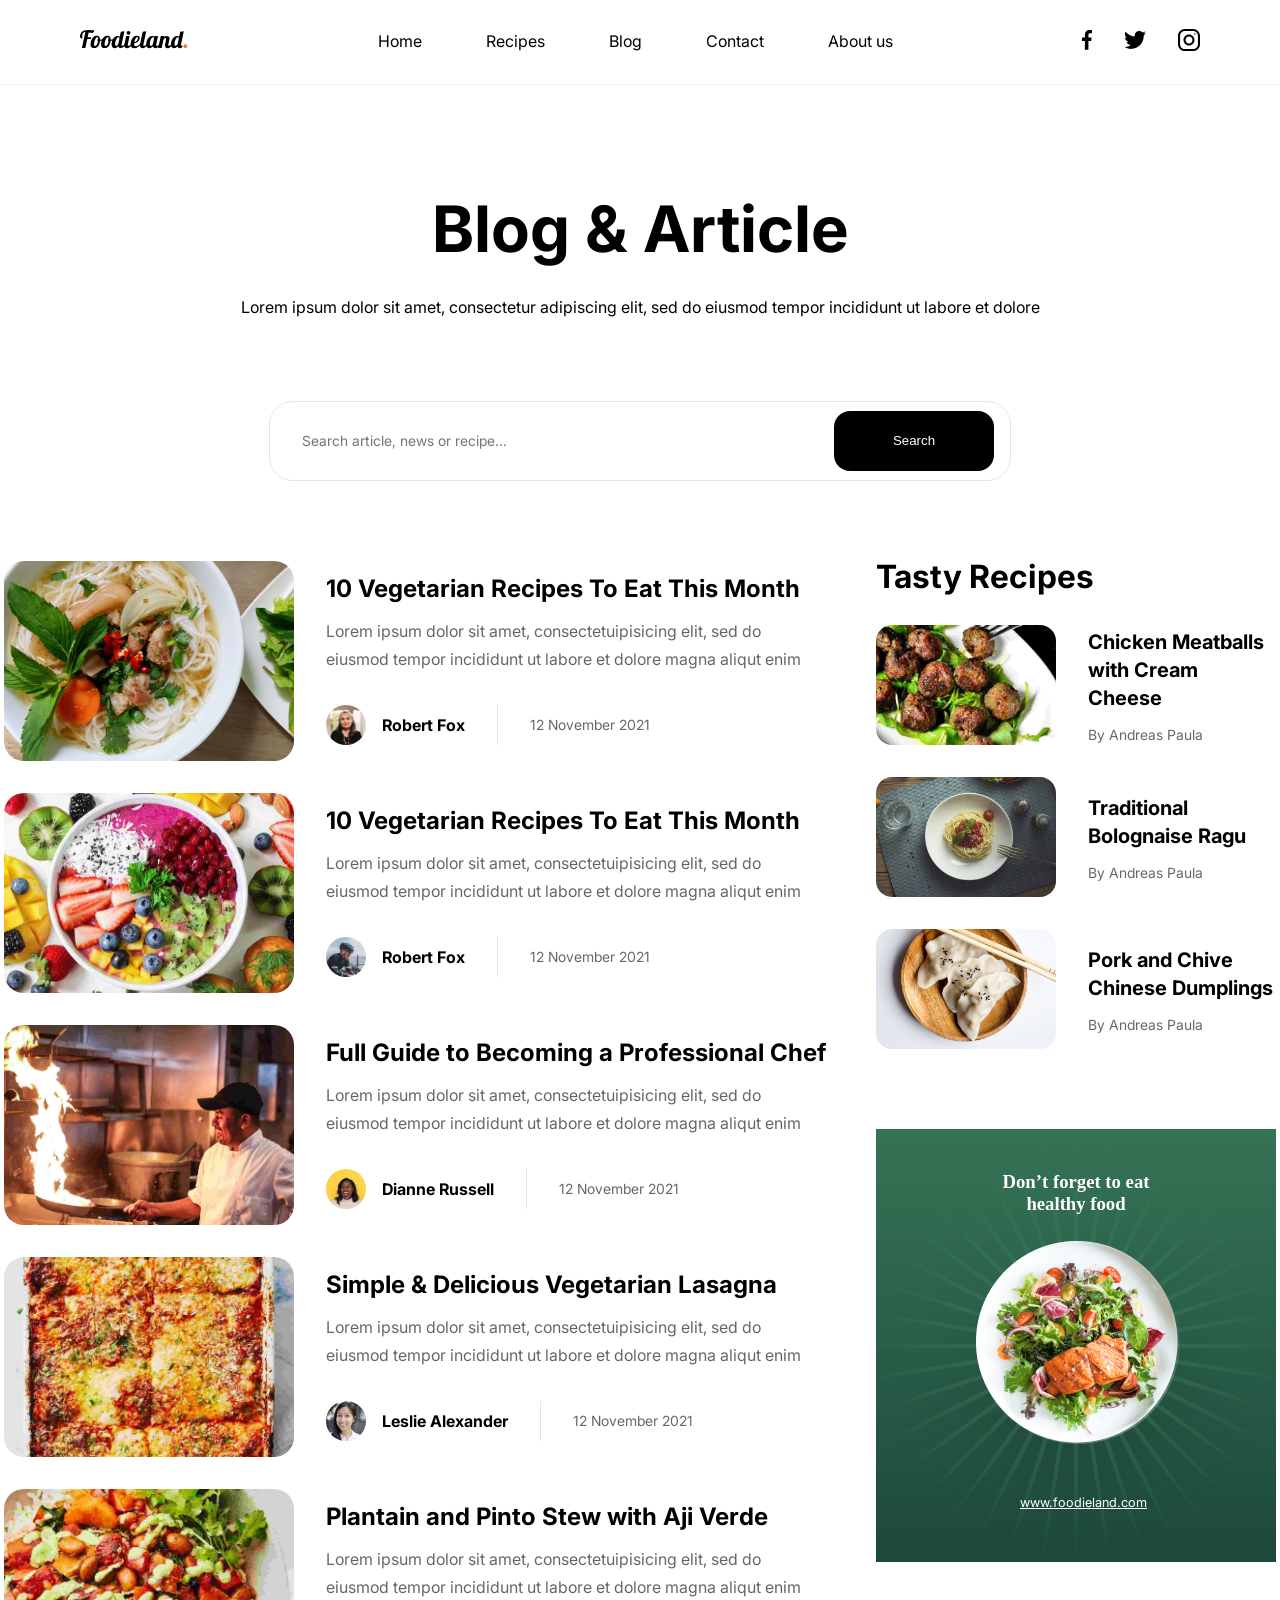
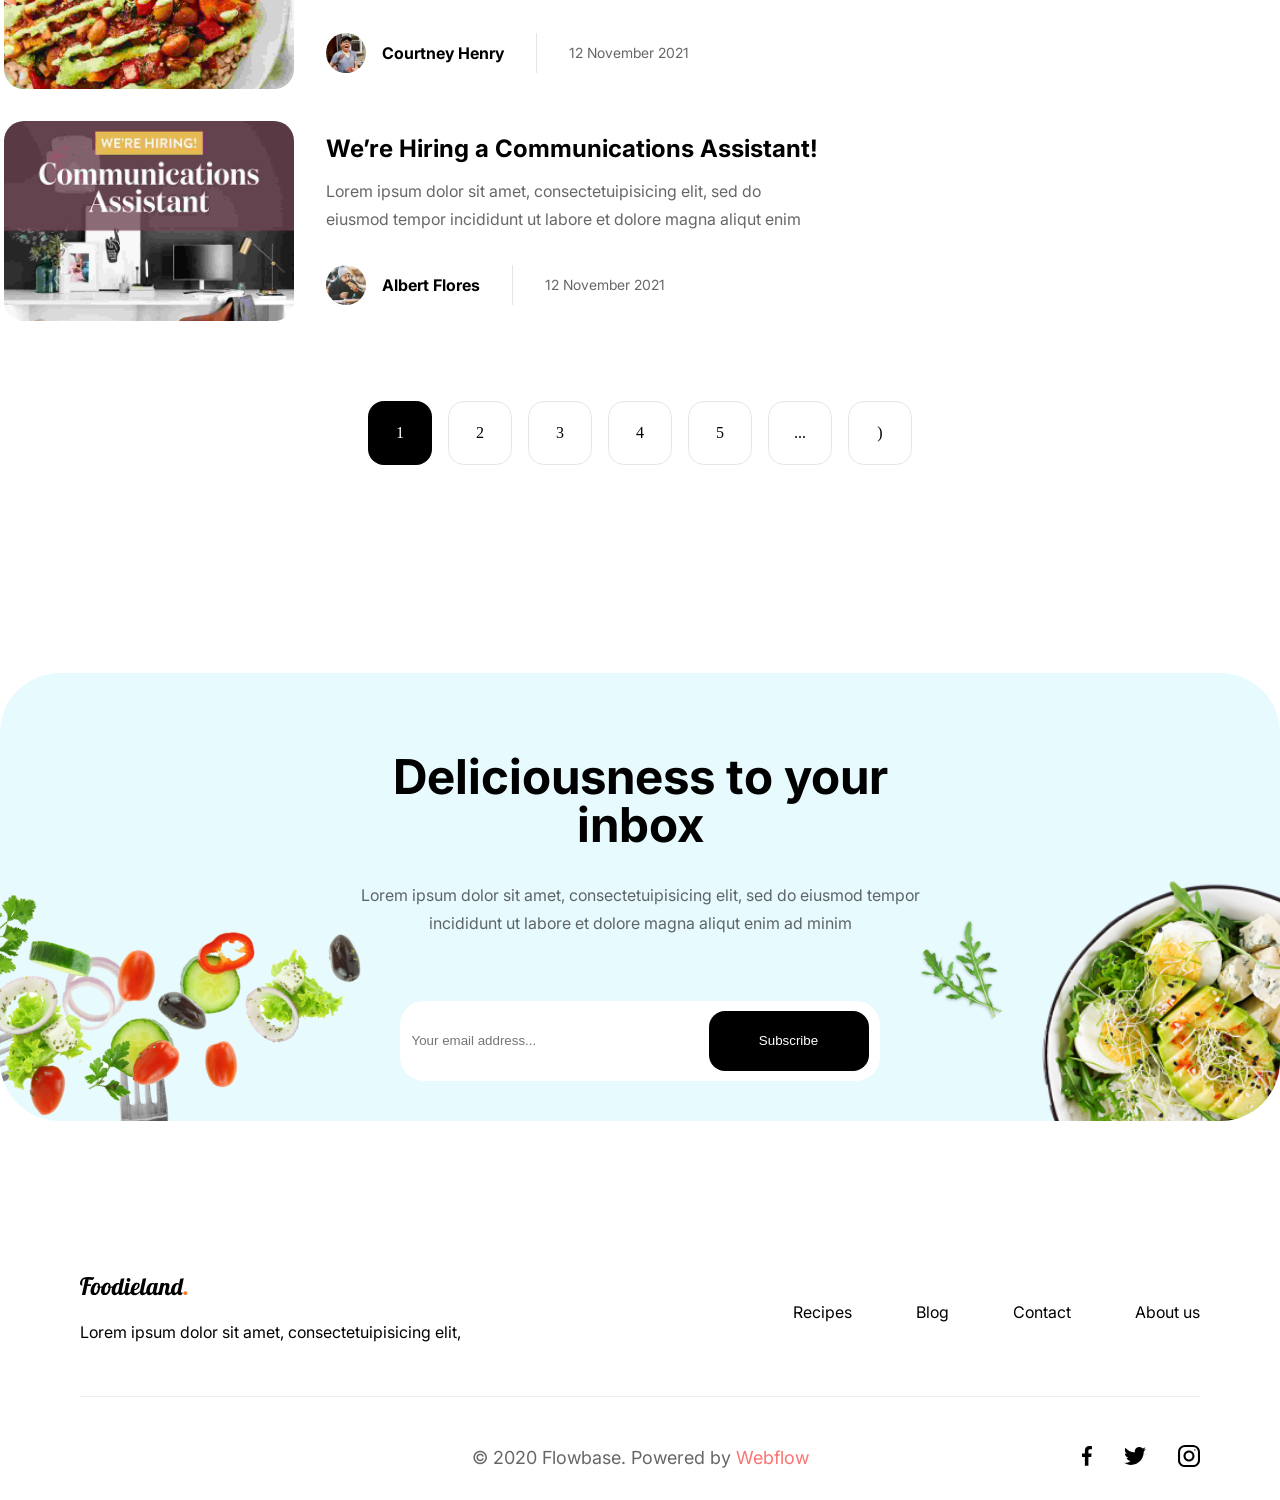
==== bloglistpage/index.html @ 3c31aeff "add add" ====
<!doctype html>
<html lang="en">
  <head>
    <meta charset="UTF-8" />
    <meta name="viewport" content="width=device-width, initial-scale=1.0" />
    <title>bloglistpage</title>
    <link rel="stylesheet" href="./style.css" />
    <link rel="stylesheet" href="../global.css" />
  </head>
  <body>
    <svg style="display: none">
      <symbol viewBox="0 0 108 19" fill="none" id="foodiland">
        <path
          d="M5.35206 1.968C4.34406 2 3.56806 2.384 3.02406 3.12C2.49606 3.856 2.23206 5.128 2.23206 6.936C2.23206 7.528 2.28806 7.944 2.40006 8.184C2.51206 8.408 2.56806 8.536 2.56806 8.568C1.70406 8.568 1.05606 8.392 0.624058 8.04C0.208058 7.672 5.76302e-05 7.072 5.76302e-05 6.24C5.76302e-05 5.104 0.280058 4.072 0.840058 3.144C1.40006 2.2 2.28806 1.44 3.50406 0.863999C4.73606 0.287999 6.29606 -1.43051e-06 8.18406 -1.43051e-06C8.56806 -1.43051e-06 9.08006 0.0399985 9.72006 0.119998C10.8721 0.231999 11.6881 0.287999 12.1681 0.287999C13.0161 0.287999 13.7361 0.191999 14.3281 -1.43051e-06C14.2801 0.143999 14.1921 0.463999 14.0641 0.959999C13.9361 1.44 13.7041 1.856 13.3681 2.208C13.0481 2.544 12.6081 2.768 12.0481 2.88C11.1041 2.88 9.98406 2.728 8.68806 2.424L7.68006 7.2H11.1841L10.8001 8.976H7.29606L5.35206 18H1.89606L5.35206 1.968ZM14.3037 18.096C13.1197 18.096 12.1837 17.792 11.4957 17.184C10.8077 16.576 10.4637 15.616 10.4637 14.304C10.4637 13.216 10.6877 12.008 11.1357 10.68C11.5837 9.352 12.3037 8.208 13.2957 7.248C14.2877 6.272 15.5357 5.784 17.0397 5.784C19.0877 5.784 20.1117 7.064 20.1117 9.624V9.648C20.1597 9.664 20.2477 9.672 20.3757 9.672C20.9037 9.672 21.5117 9.536 22.1997 9.264C22.8877 8.976 23.5117 8.632 24.0717 8.232L24.2877 8.88C23.8237 9.376 23.2157 9.8 22.4637 10.152C21.7277 10.488 20.9197 10.728 20.0397 10.872C19.9117 12.328 19.5837 13.6 19.0557 14.688C18.5277 15.776 17.8477 16.616 17.0157 17.208C16.1837 17.8 15.2797 18.096 14.3037 18.096ZM15.2637 15.936C15.6477 15.936 16.0317 15.72 16.4157 15.288C16.7997 14.84 17.1357 14.24 17.4237 13.488C17.7117 12.72 17.9197 11.872 18.0477 10.944C17.6157 10.848 17.3997 10.512 17.3997 9.936C17.3997 9.28 17.6477 8.848 18.1437 8.64C18.1117 8.112 18.0317 7.752 17.9037 7.56C17.7757 7.352 17.5517 7.248 17.2317 7.248C16.7037 7.248 16.1917 7.632 15.6957 8.4C15.1997 9.168 14.7997 10.088 14.4957 11.16C14.1917 12.232 14.0397 13.176 14.0397 13.992C14.0397 14.76 14.1277 15.28 14.3037 15.552C14.4797 15.808 14.7997 15.936 15.2637 15.936ZM24.8506 18.096C23.6666 18.096 22.7306 17.792 22.0426 17.184C21.3546 16.576 21.0106 15.616 21.0106 14.304C21.0106 13.216 21.2346 12.008 21.6826 10.68C22.1306 9.352 22.8506 8.208 23.8426 7.248C24.8346 6.272 26.0826 5.784 27.5866 5.784C29.6346 5.784 30.6586 7.064 30.6586 9.624V9.648C30.7066 9.664 30.7946 9.672 30.9226 9.672C31.4506 9.672 32.0586 9.536 32.7466 9.264C33.4346 8.976 34.0586 8.632 34.6186 8.232L34.8346 8.88C34.3706 9.376 33.7626 9.8 33.0106 10.152C32.2746 10.488 31.4666 10.728 30.5866 10.872C30.4586 12.328 30.1306 13.6 29.6026 14.688C29.0746 15.776 28.3946 16.616 27.5626 17.208C26.7306 17.8 25.8266 18.096 24.8506 18.096ZM25.8106 15.936C26.1946 15.936 26.5786 15.72 26.9626 15.288C27.3466 14.84 27.6826 14.24 27.9706 13.488C28.2586 12.72 28.4666 11.872 28.5946 10.944C28.1626 10.848 27.9466 10.512 27.9466 9.936C27.9466 9.28 28.1946 8.848 28.6906 8.64C28.6586 8.112 28.5786 7.752 28.4506 7.56C28.3226 7.352 28.0986 7.248 27.7786 7.248C27.2506 7.248 26.7386 7.632 26.2426 8.4C25.7466 9.168 25.3466 10.088 25.0426 11.16C24.7386 12.232 24.5866 13.176 24.5866 13.992C24.5866 14.76 24.6746 15.28 24.8506 15.552C25.0266 15.808 25.3466 15.936 25.8106 15.936ZM34.7734 18.144C33.8614 18.144 33.1014 17.832 32.4934 17.208C31.8854 16.584 31.5814 15.608 31.5814 14.28C31.5814 13.096 31.8134 11.856 32.2774 10.56C32.7574 9.248 33.4614 8.144 34.3894 7.248C35.3334 6.336 36.4534 5.88 37.7494 5.88C38.4054 5.88 38.8934 5.992 39.2134 6.216C39.5334 6.44 39.6934 6.736 39.6934 7.104V7.2L40.8694 1.68L44.4214 1.2L41.6614 14.16C41.5974 14.4 41.5654 14.656 41.5654 14.928C41.5654 15.248 41.6374 15.48 41.7814 15.624C41.9414 15.752 42.1974 15.816 42.5494 15.816C42.9974 15.816 43.3814 15.624 43.7014 15.24C44.0374 14.856 44.3014 14.344 44.4934 13.704H45.5014C44.5254 16.568 42.9174 18 40.6774 18C40.0214 18 39.4854 17.824 39.0694 17.472C38.6694 17.12 38.4214 16.608 38.3254 15.936C37.9094 16.576 37.4054 17.104 36.8134 17.52C36.2374 17.936 35.5574 18.144 34.7734 18.144ZM36.3334 15.816C36.7174 15.816 37.1014 15.64 37.4854 15.288C37.8854 14.936 38.1574 14.448 38.3014 13.824V13.704L39.4774 8.208C39.3334 7.648 39.0054 7.368 38.4934 7.368C37.8534 7.368 37.2774 7.744 36.7654 8.496C36.2534 9.232 35.8534 10.128 35.5654 11.184C35.2774 12.224 35.1334 13.144 35.1334 13.944C35.1334 14.744 35.2454 15.256 35.4694 15.48C35.7094 15.704 35.9974 15.816 36.3334 15.816ZM48.5108 4.704C47.9828 4.704 47.5348 4.52 47.1668 4.152C46.7988 3.784 46.6148 3.336 46.6148 2.808C46.6148 2.28 46.7988 1.832 47.1668 1.464C47.5348 1.08 47.9828 0.887999 48.5108 0.887999C49.0388 0.887999 49.4868 1.08 49.8548 1.464C50.2388 1.832 50.4308 2.28 50.4308 2.808C50.4308 3.336 50.2388 3.784 49.8548 4.152C49.4868 4.52 49.0388 4.704 48.5108 4.704ZM46.8788 18.144C46.1108 18.144 45.4868 17.904 45.0068 17.424C44.5428 16.944 44.3108 16.224 44.3108 15.264C44.3108 14.864 44.3748 14.344 44.5028 13.704L46.1348 6H49.5908L47.8628 14.16C47.7988 14.4 47.7668 14.656 47.7668 14.928C47.7668 15.248 47.8388 15.48 47.9828 15.624C48.1428 15.752 48.3988 15.816 48.7508 15.816C49.2148 15.816 49.6468 15.624 50.0468 15.24C50.4468 14.84 50.7348 14.328 50.9108 13.704H51.9188C51.3268 15.432 50.5668 16.608 49.6388 17.232C48.7108 17.84 47.7908 18.144 46.8788 18.144ZM54.3332 18.144C53.1492 18.144 52.2292 17.84 51.5732 17.232C50.9172 16.608 50.5892 15.64 50.5892 14.328C50.5892 13.224 50.8052 12.008 51.2372 10.68C51.6692 9.352 52.3732 8.208 53.3492 7.248C54.3252 6.272 55.5652 5.784 57.0692 5.784C58.8292 5.784 59.7092 6.552 59.7092 8.088C59.7092 8.984 59.4532 9.808 58.9412 10.56C58.4292 11.312 57.7492 11.92 56.9012 12.384C56.0532 12.832 55.1492 13.088 54.1892 13.152C54.1572 13.632 54.1412 13.952 54.1412 14.112C54.1412 14.896 54.2772 15.432 54.5492 15.72C54.8212 15.992 55.2612 16.128 55.8692 16.128C56.7332 16.128 57.4692 15.928 58.0772 15.528C58.7012 15.128 59.3812 14.52 60.1172 13.704H60.9332C59.1572 16.664 56.9572 18.144 54.3332 18.144ZM54.3812 12C54.9732 11.968 55.5332 11.76 56.0612 11.376C56.6052 10.992 57.0372 10.504 57.3572 9.912C57.6932 9.32 57.8612 8.696 57.8612 8.04C57.8612 7.384 57.6612 7.056 57.2612 7.056C56.6852 7.056 56.1172 7.56 55.5572 8.568C55.0132 9.576 54.6212 10.72 54.3812 12ZM62.4882 18.144C61.7202 18.144 61.0962 17.904 60.6162 17.424C60.1522 16.944 59.9202 16.224 59.9202 15.264C59.9202 14.864 59.9842 14.344 60.1122 13.704L62.6802 1.68L66.2322 1.2L63.4722 14.16C63.4082 14.4 63.3762 14.656 63.3762 14.928C63.3762 15.248 63.4482 15.48 63.5922 15.624C63.7522 15.752 64.0082 15.816 64.3602 15.816C64.8242 15.816 65.2562 15.624 65.6562 15.24C66.0562 14.84 66.3442 14.328 66.5202 13.704H67.5282C66.9362 15.432 66.1762 16.608 65.2482 17.232C64.3202 17.84 63.4002 18.144 62.4882 18.144ZM69.3906 18.144C68.4786 18.144 67.7186 17.832 67.1106 17.208C66.5026 16.584 66.1986 15.608 66.1986 14.28C66.1986 13.096 66.4306 11.856 66.8946 10.56C67.3746 9.248 68.0786 8.144 69.0066 7.248C69.9506 6.336 71.0706 5.88 72.3666 5.88C73.0226 5.88 73.5106 5.992 73.8306 6.216C74.1506 6.44 74.3106 6.736 74.3106 7.104V7.272L74.5746 6H78.0306L76.3026 14.16C76.2386 14.4 76.2066 14.656 76.2066 14.928C76.2066 15.616 76.5346 15.96 77.1906 15.96C77.6386 15.96 78.0226 15.752 78.3426 15.336C78.6786 14.92 78.9426 14.376 79.1346 13.704H80.1426C79.5506 15.432 78.8146 16.608 77.9346 17.232C77.0706 17.84 76.1986 18.144 75.3186 18.144C74.6466 18.144 74.1026 17.96 73.6866 17.592C73.2866 17.208 73.0466 16.656 72.9666 15.936C72.5026 16.592 71.9826 17.128 71.4066 17.544C70.8466 17.944 70.1746 18.144 69.3906 18.144ZM70.9506 15.816C71.3506 15.816 71.7426 15.632 72.1266 15.264C72.5266 14.88 72.7986 14.36 72.9426 13.704L74.0946 8.28C74.0946 8.072 74.0146 7.872 73.8546 7.68C73.6946 7.472 73.4466 7.368 73.1106 7.368C72.4706 7.368 71.8946 7.744 71.3826 8.496C70.8706 9.232 70.4706 10.128 70.1826 11.184C69.8946 12.224 69.7506 13.144 69.7506 13.944C69.7506 14.744 69.8626 15.256 70.0866 15.48C70.3266 15.704 70.6146 15.816 70.9506 15.816ZM87.8074 18.144C86.8314 18.144 86.1114 17.888 85.6474 17.376C85.1994 16.848 84.9754 16.2 84.9754 15.432C84.9754 15.096 85.0154 14.72 85.0954 14.304C85.1754 13.872 85.2554 13.456 85.3354 13.056C85.4314 12.656 85.4954 12.4 85.5274 12.288C85.6554 11.728 85.7754 11.176 85.8874 10.632C85.9994 10.088 86.0554 9.648 86.0554 9.312C86.0554 8.496 85.7674 8.088 85.1914 8.088C84.7754 8.088 84.4074 8.296 84.0874 8.712C83.7674 9.112 83.5114 9.64 83.3194 10.296L81.6874 18H78.2314L80.7754 6H84.2314L83.9674 7.248C84.7674 6.352 85.7034 5.904 86.7754 5.904C87.5914 5.904 88.2394 6.128 88.7194 6.576C89.1994 7.024 89.4394 7.704 89.4394 8.616C89.4394 9.08 89.3834 9.6 89.2714 10.176C89.1594 10.736 88.9994 11.424 88.7914 12.24C88.6634 12.736 88.5434 13.224 88.4314 13.704C88.3354 14.168 88.2874 14.536 88.2874 14.808C88.2874 15.128 88.3594 15.376 88.5034 15.552C88.6474 15.728 88.8954 15.816 89.2474 15.816C89.7274 15.816 90.1114 15.648 90.3994 15.312C90.6874 14.96 90.9754 14.424 91.2634 13.704H92.2714C91.6794 15.464 90.9914 16.648 90.2074 17.256C89.4394 17.848 88.6394 18.144 87.8074 18.144ZM94.1406 18.144C93.2286 18.144 92.4686 17.832 91.8606 17.208C91.2526 16.584 90.9486 15.608 90.9486 14.28C90.9486 13.096 91.1806 11.856 91.6446 10.56C92.1246 9.248 92.8286 8.144 93.7566 7.248C94.7006 6.336 95.8206 5.88 97.1166 5.88C97.7726 5.88 98.2606 5.992 98.5806 6.216C98.9006 6.44 99.0606 6.736 99.0606 7.104V7.2L100.237 1.68L103.789 1.2L101.029 14.16C100.965 14.4 100.933 14.632 100.933 14.856C100.933 15.496 101.261 15.816 101.917 15.816C102.205 15.816 102.461 15.768 102.685 15.672C102.621 16.472 102.333 17.088 101.821 17.52C101.325 17.936 100.733 18.144 100.045 18.144C99.4046 18.144 98.8606 17.984 98.4126 17.664C97.9806 17.328 97.6926 16.824 97.5486 16.152C96.5886 17.48 95.4526 18.144 94.1406 18.144ZM95.7006 15.816C96.0526 15.816 96.4046 15.664 96.7566 15.36C97.1246 15.056 97.3966 14.632 97.5726 14.088L97.6686 13.704L98.8446 8.208C98.7006 7.648 98.3726 7.368 97.8606 7.368C97.2206 7.368 96.6446 7.744 96.1326 8.496C95.6206 9.232 95.2206 10.128 94.9326 11.184C94.6446 12.224 94.5006 13.144 94.5006 13.944C94.5006 14.744 94.6126 15.256 94.8366 15.48C95.0766 15.704 95.3646 15.816 95.7006 15.816Z"
          fill="black"
        />
        <path
          d="M105.315 18.096C104.787 18.096 104.339 17.912 103.971 17.544C103.603 17.176 103.419 16.728 103.419 16.2C103.419 15.672 103.603 15.224 103.971 14.856C104.339 14.472 104.787 14.28 105.315 14.28C105.843 14.28 106.291 14.472 106.659 14.856C107.043 15.224 107.235 15.672 107.235 16.2C107.235 16.728 107.043 17.176 106.659 17.544C106.291 17.912 105.843 18.096 105.315 18.096Z"
          fill="#FF7426"
        />
      </symbol>
    </svg>
    <header class="header">
      <svg style="visibility: hidden; position: absolute">
        <symbol id="sunburst-svg" viewBox="0 0 400 434">
          <path
            d="M200 -138L202.813 181.256L255.534 -133.629L208.37 182.136L309.701 -120.625L213.721 183.874L361.167 -99.3073L218.734 186.429L408.664 -70.201L223.286 189.736L451.023 -34.0229L227.264 193.714L487.201 8.33624L230.571 198.266L516.307 55.8334L233.126 203.279L537.625 107.299L234.864 208.63L550.629 161.466L235.744 214.187L555 217L235.744 219.813L550.629 272.534L234.864 225.37L537.625 326.701L233.126 230.721L516.307 378.167L230.571 235.734L487.201 425.664L227.264 240.286L451.023 468.023L223.286 244.264L408.664 504.201L218.734 247.571L361.167 533.307L213.721 250.126L309.701 554.625L208.37 251.864L255.534 567.629L202.813 252.744L200 572L197.187 252.744L144.466 567.629L191.63 251.864L90.299 554.625L186.279 250.126L38.8334 533.307L181.266 247.571L-8.66376 504.201L176.714 244.264L-51.0229 468.023L172.736 240.286L-87.201 425.664L169.429 235.734L-116.307 378.167L166.874 230.721L-137.625 326.701L165.136 225.37L-150.629 272.534L164.256 219.813L-155 217L164.256 214.187L-150.629 161.466L165.136 208.63L-137.625 107.299L166.874 203.279L-116.307 55.8334L169.429 198.266L-87.201 8.33624L172.736 193.714L-51.0229 -34.0229L176.714 189.736L-8.66376 -70.201L181.266 186.429L38.8334 -99.3073L186.279 183.874L90.299 -120.625L191.63 182.136L144.466 -133.629L197.187 181.256L200 -138Z"
            fill="url(#paint0_radial_101_1214)"
          />
          <defs>
            <radialGradient
              id="paint0_radial_101_1214"
              cx="0"
              cy="0"
              r="1"
              gradientUnits="userSpaceOnUse"
              gradientTransform="translate(200 217) rotate(90) scale(215.5)"
            >
              <stop stop-color="#3A795B" />
              <stop offset="1" stop-color="#3A795B" stop-opacity="0" />
            </radialGradient>
          </defs>
        </symbol>
      </svg>

      <div class="foodiland">
        <svg width="108" height="19">
          <use href="#foodiland"></use>
        </svg>
      </div>
      <nav class="item">
        <ul>
          <li><a href="../homepage/index.html">Home</a></li>
          <li><a href="../recipedetails/index.html">Recipes</a></li>
          <li><a href="../bloglistpage/index.html">Blog</a></li>
          <li><a href="../contactus/index.html">Contact</a></li>
          <li><a href="#">About us</a></li>
        </ul>
      </nav>
      <div class="social-icon">
        <a href="#"
          ><img
            class="facebook"
            src="../assest/image/001-facebook.svg"
            alt="Facebook"
        /></a>
        <a href="#"
          ><img
            class="twitter"
            src="../assest/image/003-twitter.svg"
            alt="Twitter"
        /></a>
        <a href="#"
          ><img
            class="instagram"
            src="../assest/image/004-instagram.svg"
            alt="Instagram"
        /></a>
      </div>
    </header>

    <main class="blog">
      <header class="blog-main">
        <h1 class="blog-header">Blog & Article</h1>
        <p class="blog-tex">
          Lorem ipsum dolor sit amet, consectetur adipiscing elit, sed do
          eiusmod tempor incididunt ut labore et dolore
        </p>
      </header>
      <form class="blog-search">
        <input
          type="text"
          placeholder="Search article, news or recipe..."
          class="tex-input"
        />
        <button class="click-button black-icon">Search</button>
      </form>
      <section class="blog-grid">
        <div class="blog-gridleft">
          <article class="blog-gridleft-item recipe-card">
            <img
              class="blog-gridleft-image"
              src="../assest/image/ramonsoup.png"
              alt="Vegetarian Recipes"
            />
            <div class="blog-detail">
              <div class="blog-detailtop">
                <h2 class="blog-detail-header">
                  10 Vegetarian Recipes To Eat This Month
                </h2>
                <p class="blog-detail-tex">
                  Lorem ipsum dolor sit amet, consectetuipisicing elit, sed do
                  eiusmod tempor incididunt ut labore et dolore magna aliqut
                  enim
                </p>
              </div>
              <div class="blog-detailbotton">
                <figure class="blog-figure">
                  <img
                    src="../assest/avatar/WadeWarren.jpg"
                    alt="RobertFox"
                    class="blog-figureavatar"
                  />
                  <figcaption class="blog-figcaption">Robert Fox</figcaption>
                </figure>
                <time datetime="2021-11-12" class="blogdate border-left"
                  >12 November 2021</time
                >
              </div>
            </div>
          </article>
          <article class="blog-gridleft-item recipe-card">
            <img
              class="blog-gridleft-image"
              src="../assest/image/fruitysalad.jpg"
              alt="Vegetarian Recipes"
            />
            <div class="blog-detail">
              <div class="blog-detailtop">
                <h2 class="blog-detail-header">
                  10 Vegetarian Recipes To Eat This Month
                </h2>
                <p class="blog-detail-tex">
                  Lorem ipsum dolor sit amet, consectetuipisicing elit, sed do
                  eiusmod tempor incididunt ut labore et dolore magna aliqut
                  enim
                </p>
              </div>
              <div class="blog-detailbotton">
                <figure class="blog-figure">
                  <img
                    src="../assest/avatar/RobertFox.jpg"
                    alt="RobertFox"
                    class="blog-figureavatar"
                  />
                  <figcaption class="blog-figcaption">Robert Fox</figcaption>
                </figure>
                <time datetime="2021-11-12" class="blogdate border-left"
                  >12 November 2021</time
                >
              </div>
            </div>
          </article>
          <article class="blog-gridleft-item recipe-card">
            <img
              class="blog-gridleft-image"
              src="../assest/image/perofssenalshef.jpg"
              alt="perofssenalshef picture"
            />
            <div class="blog-detail">
              <div class="blog-detailtop">
                <h2 class="blog-detail-header">
                  Full Guide to Becoming a Professional Chef
                </h2>
                <p class="blog-detail-tex">
                  Lorem ipsum dolor sit amet, consectetuipisicing elit, sed do
                  eiusmod tempor incididunt ut labore et dolore magna aliqut
                  enim
                </p>
              </div>
              <div class="blog-detailbotton">
                <figure class="blog-figure">
                  <img
                    src="../assest/avatar/DianneRussell.jpg"
                    alt="RobertFox"
                    class="blog-figureavatar"
                  />
                  <figcaption class="blog-figcaption">
                    Dianne Russell
                  </figcaption>
                </figure>
                <time datetime="2021-11-12" class="blogdate border-left"
                  >12 November 2021</time
                >
              </div>
            </div>
          </article>
          <article class="blog-gridleft-item recipe-card">
            <img
              class="blog-gridleft-image"
              src="../assest/image/lasagana.jpg"
              alt="Vegetarian Lasagna"
            />
            <div class="blog-detail">
              <div class="blog-detailtop">
                <h2 class="blog-detail-header">
                  Simple & Delicious Vegetarian Lasagna
                </h2>
                <p class="blog-detail-tex">
                  Lorem ipsum dolor sit amet, consectetuipisicing elit, sed do
                  eiusmod tempor incididunt ut labore et dolore magna aliqut
                  enim
                </p>
              </div>
              <div class="blog-detailbotton">
                <figure class="blog-figure">
                  <img
                    src="../assest/avatar/LeslieAlexander.jpg"
                    alt="RobertFox"
                    class="blog-figureavatar"
                  />
                  <figcaption class="blog-figcaption">
                    Leslie Alexander
                  </figcaption>
                </figure>
                <time datetime="2021-11-12" class="blogdate border-left"
                  >12 November 2021</time
                >
              </div>
            </div>
          </article>
          <article class="blog-gridleft-item recipe-card">
            <img
              class="blog-gridleft-image"
              src="../assest/image/plantain.jpg"
              alt="Plantain and Pinto"
            />
            <div class="blog-detail">
              <div class="blog-detailtop">
                <h2 class="blog-detail-header">
                  Plantain and Pinto Stew with Aji Verde
                </h2>
                <p class="blog-detail-tex">
                  Lorem ipsum dolor sit amet, consectetuipisicing elit, sed do
                  eiusmod tempor incididunt ut labore et dolore magna aliqut
                  enim
                </p>
              </div>
              <div class="blog-detailbotton">
                <figure class="blog-figure">
                  <img
                    src="../assest/avatar/CourtneyHenry.jpg"
                    alt="RobertFox"
                    class="blog-figureavatar"
                  />
                  <figcaption class="blog-figcaption">
                    Courtney Henry
                  </figcaption>
                </figure>
                <time datetime="2021-11-12" class="blogdate border-left"
                  >12 November 2021</time
                >
              </div>
            </div>
          </article>
          <article class="blog-gridleft-item">
            <img
              class="blog-gridleft-image"
              src="../assest/image/communicationassistant.jpg"
              alt="communication assistant"
            />
            <div class="blog-detail">
              <div class="blog-detailtop">
                <h2 class="blog-detail-header">
                  We’re Hiring a Communications Assistant!
                </h2>
                <p class="blog-detail-tex">
                  Lorem ipsum dolor sit amet, consectetuipisicing elit, sed do
                  eiusmod tempor incididunt ut labore et dolore magna aliqut
                  enim
                </p>
              </div>
              <div class="blog-detailbotton">
                <figure class="blog-figure">
                  <img
                    src="../assest/avatar/AlbertFlores.jpg"
                    alt="RobertFox"
                    class="blog-figureavatar"
                  />
                  <figcaption class="blog-figcaption">Albert Flores</figcaption>
                </figure>
                <time datetime="2021-11-12" class="blogdate border-left"
                  >12 November 2021</time
                >
              </div>
            </div>
          </article>
        </div>
        <aside class="blog-gridright">
          <section class="blog-gridright-item">
            <h2 class="tastyrecipes-header">Tasty Recipes</h2>
            <article class="tastyrecipes-item">
              <img
                src="../assest/image/meatball.jpg"
                alt="meatball"
                class="tastyrecipes-image"
              />
              <div class="tastyrecipes-discription">
                <h3 class="discription-header">
                  Chicken Meatballs with Cream Cheese
                </h3>
                <p class="tastyrecipes-tex">By Andreas Paula</p>
              </div>
            </article>
            <article class="tastyrecipes-item">
              <img
                src="../assest/image/chickenpasta.jpg"
                alt="chickenpasta"
                class="tastyrecipes-image"
              />
              <div class="tastyrecipes-discription">
                <h3 class="discription-header">Traditional Bolognaise Ragu</h3>
                <p class="tastyrecipes-tex">By Andreas Paula</p>
              </div>
            </article>
            <article class="tastyrecipes-item">
              <img
                src="../assest/image/duplings.png"
                alt="duplings"
                class="tastyrecipes-image"
              />
              <div class="tastyrecipes-discription">
                <h3 class="discription-header">
                  Pork and Chive Chinese Dumplings
                </h3>
                <p class="tastyrecipes-tex">By Andreas Paula</p>
              </div>
            </article>
          </section>
          <aside class="ads">
            <h3 class="ads-text text-color-white">
              Don’t forget to eat healthy food
            </h3>
            <div class="ads-img-wrapper">
              <img src="../assest/image/ads.png" alt="salad" />
            </div>
            <div class="sunburst-svg">
              <svg viewBox="0 0 400 434">
                <use href="#sunburst-svg"></use>
              </svg>
            </div>
            <a class="ads-link text-color-white" href="www.foodieland.com"
              >www.foodieland.com</a
            >
          </aside>
        </aside>
      </section>
      <nav>
        <ul class="nextpage-list">
          <li class="nextpage-number">1</li>
          <li class="nextpage-number">2</li>
          <li class="nextpage-number">3</li>
          <li class="nextpage-number">4</li>
          <li class="nextpage-number">5</li>
          <li class="nextpage-number">...</li>
          <li class="nextpage-number">
            <span aria-hidden="true">)</span>
          </li>
        </ul>
      </nav>
      <section class="inbox-section blue-background">
        <div class="inbox-main">
          <header class="inbox-topheader">
            <h2 class="inbox-header">Deliciousness to your inbox</h2>
            <div class="inbox-tex text-color-grey">
              <p>
                Lorem ipsum dolor sit amet, consectetuipisicing elit, sed do
                eiusmod tempor incididunt ut labore et dolore magna aliqut enim
                ad minim
              </p>
            </div>
          </header>
          <form class="input-container">
            <input
              type="email"
              placeholder="Your email address..."
              class="email-input"
            />
            <button class="click-button black-icon">Subscribe</button>
          </form>
        </div>
        <div class="inbox-item">
          <img
            src="../assest/image/inbox-salad.png"
            alt="Salad image"
            class="inbox-salad"
          />
          <div>
            <img
              src="../assest/image/racola-inbox.png"
              alt="racola"
              class="racola-inbox"
            />
            <img
              src="../assest/image/cucumber-inboxx.png"
              alt="cucumber"
              class="cucumber-inbox"
            />
          </div>
        </div>
      </section>
    </main>

    <footer class="footer-wrapper">
      <div class="footer-main">
        <div class="footer-main-left">
          <div class="foodiland">
            <svg width="108" height="19">
              <use href="#foodiland"></use>
            </svg>
          </div>
          <p class="footer-subtex">
            Lorem ipsum dolor sit amet, consectetuipisicing elit,
          </p>
        </div>
        <nav class="item">
          <ul>
            <li><a href="../recipedetails/index.html">Recipes</a></li>
            <li><a href="../bloglistpage/index.html">Blog</a></li>
            <li><a href="../contactus/index.html">Contact</a></li>
            <li><a href="#">About us</a></li>
          </ul>
        </nav>
      </div>
      <div class="footer-social">
        <p class="footer-social-center">
          <span class="Flowbase">© 2020 Flowbase. Powered by</span>
          <span class="Webflow">Webflow</span>
        </p>
        <div class="footer-social-right social-icon">
          <a href="#"
            ><img
              class="facebook"
              src="../assest/image/001-facebook.svg"
              alt="Facebook"
          /></a>
          <a href="#"
            ><img
              class="twitter"
              src="../assest/image/003-twitter.svg"
              alt="Twitter"
          /></a>
          <a href="#"
            ><img
              class="instagram"
              src="../assest/image/004-instagram.svg"
              alt="Instagram"
          /></a>
        </div>
      </div>
    </footer>
    <script src="../global.js"></script>
    <script src="./script.js"></script>
  </body>
</html>
---- bloglistpage/style.css ----
.blog {
  display: flex;
  flex-direction: column;
  align-items: center;
  gap: 5rem;
  margin-top: 7rem;
}

.blog-main {
  display: flex;
  flex-direction: column;
  align-items: center;
  gap: 2rem;
}
.blog-header {
  font-family: "Inter", sans-serif;
  font-weight: 600;
  font-size: 4rem;
  line-height: 100%;
  letter-spacing: -4%;
}
.blog-tex {
  font-family: "Inter", sans-serif;
  font-weight: 400;
  font-size: 1rem;
  line-height: 1.75rem;
}
.blog-search {
  display: flex;
  flex-direction: row;
  align-items: center;
  gap: 17rem;
  border: 1px solid #0000001a;
  height: 5rem;
  border-radius: 1.5rem;
  padding: 1rem 1rem 1rem 2rem;
}
.tex-input {
  border: none;
  height: 1rem;
  width: 16.25rem;
  font-family: "Inter", sans-serif;
  font-weight: 500;
  font-size: 0.875rem;
  line-height: 100%;
  letter-spacing: -2%;
}

.blog-grid {
  display: grid;
  grid-template-columns: 52.5rem 25rem;
  gap: 2rem;
}
.blog-gridleft {
  display: flex;
  flex-direction: column;
  gap: 2rem;
}
.blog-gridleft-item {
  display: flex;
  flex-direction: row;
  align-items: center;
  gap: 2rem;
}
.blog-gridleft-image {
  width: 18.125rem;
  height: 12.5rem;
  border-radius: 1.25rem;
  object-fit: cover;

}
.blog-detail {
  display: flex;
  flex-direction: column;
  gap: 2rem;
}
.blog-detailtop {
  display: flex;
  flex-direction: column;
  gap: 1rem;
}
.blog-detail-header {
  font-family: "Inter", sans-serif;
  font-weight: 600;
  font-size: 1.5rem;
  line-height: 100%;
  letter-spacing: -4%;
}
.blog-detail-tex {
  font-family: "Inter", sans-serif;
  font-weight: 400;
  font-size: 1rem;
  line-height: 1.75rem;
  color: #00000099;
  width: 31rem;
}
.blog-detailbotton {
  display: flex;
  flex-direction: row;
  align-items: center;
  gap: 2rem;
}
.blog-figure {
  display: flex;
  flex-direction: row;
  gap: 1rem;
  align-items: center;
}
.blog-figureavatar {
  width: 2.5rem;
  height: 2.5rem;
  border-radius: 50%;
}
.blog-figcaption {
  font-family: "Inter", sans-serif;
  font-weight: 700;
  font-size: 1rem;
  line-height: 100%;
  letter-spacing: -2%;
}
.blogdate {
  display: flex;
  flex-direction: row;
  align-items: center;
  height: 2.5rem;
  border-left: 1px solid #0000001a;
  padding-left: 2rem;
  font-family: "Inter", sans-serif;
  font-weight: 500;
  font-size: 0.875rem;
  line-height: 100%;
  letter-spacing: -2%;
  color: #00000099;
}
.nextpage-list {
  display: flex;
  flex-direction: row;
  gap: 1rem;
}
.blog-gridright {
  display: flex;
  flex-direction: column;
  gap: 5rem;
}
.blog-gridright-item {
  display: flex;
  flex-direction: column;
  gap: 2rem;
}
.tastyrecipes-header {
  font-family: "Inter", sans-serif;
  font-weight: 600;
  font-size: 2rem;
  line-height: 100%;
  letter-spacing: -4%;
}
.tastyrecipes-item {
  display: flex;
  flex-direction: row;
  gap: 2rem;
  align-items: center;
}
.tastyrecipes-image {
  width: 11.25rem;
  height: 7.5rem;
  object-fit: cover;
  border-radius: 1rem;
  flex-shrink: 0;
}
.tastyrecipes-discription {
  display: flex;
  flex-direction: column;
  gap: 1rem;
}
.discription-header {
  font-family: "Inter", sans-serif;
  font-weight: 600;
  font-size: 1.25rem;
  line-height: 1.75rem;
  letter-spacing: -4%;
}
.tastyrecipes-tex {
  font-family: "Inter", sans-serif;
  font-weight: 500;
  font-size: .875rem;
  line-height: 100%;
  letter-spacing: -2%;
  color: #00000099;
}
.nextpage-number {
  display: flex;
  align-items: center;
  justify-content: center;
  border: 1px solid #0000001a;
  width: 4rem;
  height: 4rem;
  border-radius: 1rem;
  cursor: pointer;
}

.nextpage-number.page-active {
  background-color: black;
  color: white;          
}
---- global.css ----
* {
  box-sizing: border-box;
  margin: 0;
  padding: 0;
}
html {
  max-width: 90rem;
  width: 100%;
  margin: 0 auto;
}
@font-face {
  font-family: "Inter";
  src: url("./assest/font/Inter_18pt-Regular.ttf") format("truetype");
  font-weight: 400;
}

@font-face {
  font-family: "Inter";
  src: url("./assest/font/Inter_18pt-SemiBold.ttf") ("truetype");
  font-weight: 600;
}

@font-face {
  font-family: "Inter";
  src: url("./assest/font/Inter_18pt-Bold.ttf") format("truetype");
  font-weight: 700;
}

@font-face {
  font-family: "Inter";
  src: url("./assest/font/Inter_18pt-Black.ttf") format("truetype");
  font-weight: 900;
}

.header {
  padding: 1.8rem 5rem;
  border-bottom: 1px solid #eee;
  display: flex;
  flex-direction: row;
  justify-content: space-between;
  align-items: center;
}

.item ul {
  list-style: none;
  padding: 0;
  margin: 0;
  display: flex;
  gap: 4rem;
}
.item a {
  text-decoration: none;
  color: black;
  font-family: "Inter", sans-serif;
  font-weight: 500;
  font-size: 1rem;
  line-height: 100%;
}
.social-icon {
  display: flex;
  gap: 2rem;
  align-items: center;
}
.blue-background-shadow {
  background: linear-gradient(to top, #e7fafe, transparent);
}
.blue-background {
  background-color: #e7fafe;
}

.image-wrapper {
  position: relative;
  display: inline-block;
}
.chefinfo {
  display: flex;
  flex-direction: row;
  align-items: center;
  gap: 1rem;
}
.slider-left-chefinfo {
  display: flex;
  flex-direction: column;
  gap: 0.5rem;
}
.chefname {
  font-family: "Inter", sans-serif;
  font-weight: 700;
  font-size: 1rem;
  line-height: 100%;
}
.chefdate {
  font-family: "Inter", sans-serif;
  font-weight: 500;
  font-size: 0.8rem;
  line-height: 100%;
}
.chefavatar {
  width: 3rem;
  height: 3rem;
  border-radius: 50%;
}
.heart-icon-wrapper {
  position: absolute;
  top: 1.5rem;
  right: 1.5rem;
  width: 3rem;
  height: 3rem;
  background-color: #fff;
  border-radius: 50%;
  display: flex;
  align-items: center;
  justify-content: center;
  z-index: 10;
  border: none;
}
.heart-icon {
  width: 1.5rem;
  height: 1.5rem;
}
.red-icon {
  fill: #ff6363;
}
.gray-icon {
  fill: #dbe2e5;
}
.text-color-white {
  color: white;
}
.text-color-grey {
  color: #00000099;
}
.recipes-item-info {
  display: flex;
  flex-direction: row;
  margin-right: auto;
  gap: 1rem;
}
.fork {
  display: flex;
  align-items: center;
  gap: 8px;
  font-family: "Inter", sans-serif;
  font-weight: 500;
  font-size: 0.8rem;
  line-height: 100%;
}
.time {
  display: flex;
  align-items: center;
  gap: 8px;
  font-family: "Inter", sans-serif;
  font-weight: 500;
  font-size: 0.8rem;
  line-height: 100%;
}
.black-icon {
  background-color: black;
  color: white;
  cursor: pointer;
}

.ads {
  display: flex;
  flex-direction: column;
  align-items: center;
  justify-content: center;
  background: linear-gradient(to top, #1d483b, #357355);
  width: 25rem;
  height: 27.1rem;
  position: relative;
}
.ads-text {
  width: 10.75rem;
  margin-top: 2rem;
  text-align: center;
  z-index: 10;
}
.ads-img-wrapper {
  position: relative;
  width: 22.12rem;
  height: 21rem;
  display: flex;
  justify-content: center;
  align-items: center;
  z-index: 10;
  max-width: 100%;
  max-height: 100%;
  object-fit: cover;
  z-index: 10;
}

.sunburst-svg {
  position: absolute;
  top: 0;
  left: 0;
  width: 100%;
  height: 100%;
  z-index: 1;
}

.ads-link {
  position: absolute;
  margin-bottom: 2rem;
  font-family: "Inter", sans-serif;
  font-weight: 500;
  font-size: 0.8rem;
  line-height: 100%;
  z-index: 20;
  top: 85%;
  left: 36%;
}
.insta-icon {
  width: 1.3rem;
  height: 1.3rem;
}
.inbox-section {
  display: flex;
  flex-direction: column;
  margin: 8rem auto 8rem auto;
  border-radius: 3.75rem;
  position: relative;
  overflow: hidden;
  width: 80rem;
  max-width: 80rem;
  height: 28rem;
  gap: 4rem;
  align-items: center;
}

.inbox-main {
  display: flex;
  flex-direction: column;
  justify-content: center;
  align-items: center;
  gap: 4rem;
  margin-top: 5rem;
  text-align: center;
  width: 38.75rem;
}
.inbox-topheader {
  display: flex;
  flex-direction: column;
  gap: 2rem;
}
.inbox-header {
  font-family: "Inter", sans-serif;
  font-weight: 600;
  font-size: 3rem;
  line-height: 100%;
  letter-spacing: -4%;
}
.inbox-tex {
  font-family: "Inter", sans-serif;
  font-weight: 400;
  font-size: 1rem;
  line-height: 1.75rem;
  letter-spacing: 0%;
}
.input-container {
  display: flex;
  flex-direction: row;
  gap: 8rem;
  align-items: center;
  display: flex;
  align-items: center;
  justify-content: center;
  background-color: white;
  height: 5rem;
  width: 30rem;
  border-radius: 1.5rem;
}
.email-input {
  border: none;
}
.click-button {
  border: none;
  width: 10rem;
  height: 3.75rem;
  border-radius: 1rem;
  cursor: pointer;
}
.inbox-salad {
  width: 26rem;
  height: 27rem;
  position: absolute;
  left: -6.5rem;
  bottom: -6rem;
  transform: rotate(32deg);
  z-index: 1;
  object-fit: cover;
}

.racola-inbox {
  width: 5rem;
  height: 6rem;
  position: absolute;
  right: 17rem;
  bottom: 6rem;
  z-index: 1;
  transform: rotate(-40deg);
  object-fit: cover;
}
.cucumber-inbox {
  width: 22rem;
  height: 22rem;
  position: absolute;
  right: -7rem;
  bottom: -7rem;
  z-index: 1;
  object-fit: cover;
}
.suggestions-section {
  display: flex;
  flex-direction: column;
  align-items: center;
  justify-content: center;
  gap: 4rem;
  width: 80rem;
  margin: 7rem auto 7rem auto;
}
.suggestions-header {
  font-family: "Inter", sans-serif;
  font-weight: 600;
  font-size: 2.25rem;
  line-height: 100%;
  letter-spacing: -4%;
}
.suggestions-grid {
  display: grid;
  grid-template-columns: repeat(4, 1fr);
  gap: 2rem;
}

.delisious-item {
  position: relative;
  width: 18.125rem;
  display: flex;
  flex-direction: column;
  gap: 2rem;
}
.delisious-figure {
  display: flex;
  flex-direction: column;
  gap: 1rem;
}
.delisious-figure img {
  width: 18.125rem;
  height: 12.5rem;
  border-radius: 1.25rem;
  object-fit: cover;
}
.delisious-figcaption {
  font-family: "Inter", sans-serif;
  font-weight: 600;
  font-size: 1.125rem;
  line-height: 1.625;
  letter-spacing: -4%;
}
.footer-wrapper {
  padding: 1.8rem 5rem;
}
.footer-main {
  display: flex;
  justify-content: space-between;
  align-items: center;
  padding-bottom: 3rem;
  border-bottom: 1px solid #eee;
}
.footer-main-left {
  display: flex;
  flex-direction: column;
  gap: 1rem;
}
.footer-social {
  display: flex;
  align-items: center;
  padding-top: 3rem;
}
.footer-social-center {
  position: absolute;
  left: 50%;
  transform: translateX(-50%);
  font-family: "Inter", sans-serif;
  font-weight: 400;
  font-size: 1.125rem;
  line-height: 100%;
  letter-spacing: -2%;
}
.Flowbase {
  color: #00000099;
}
.Webflow {
  color: rgb(252, 115, 115);
}
.footer-social-right {
  margin-left: auto;
}
.footer-subtex {
  font-family: "Inter", sans-serif;
  font-weight: 400;
  font-size: 1rem;
  line-height: 2rem;
}
.border-left {
  border-left: 1px solid #0000001a;
}
/*برای قسمت سرچ blog&artickle*/
.hidden {
  display: none;
}
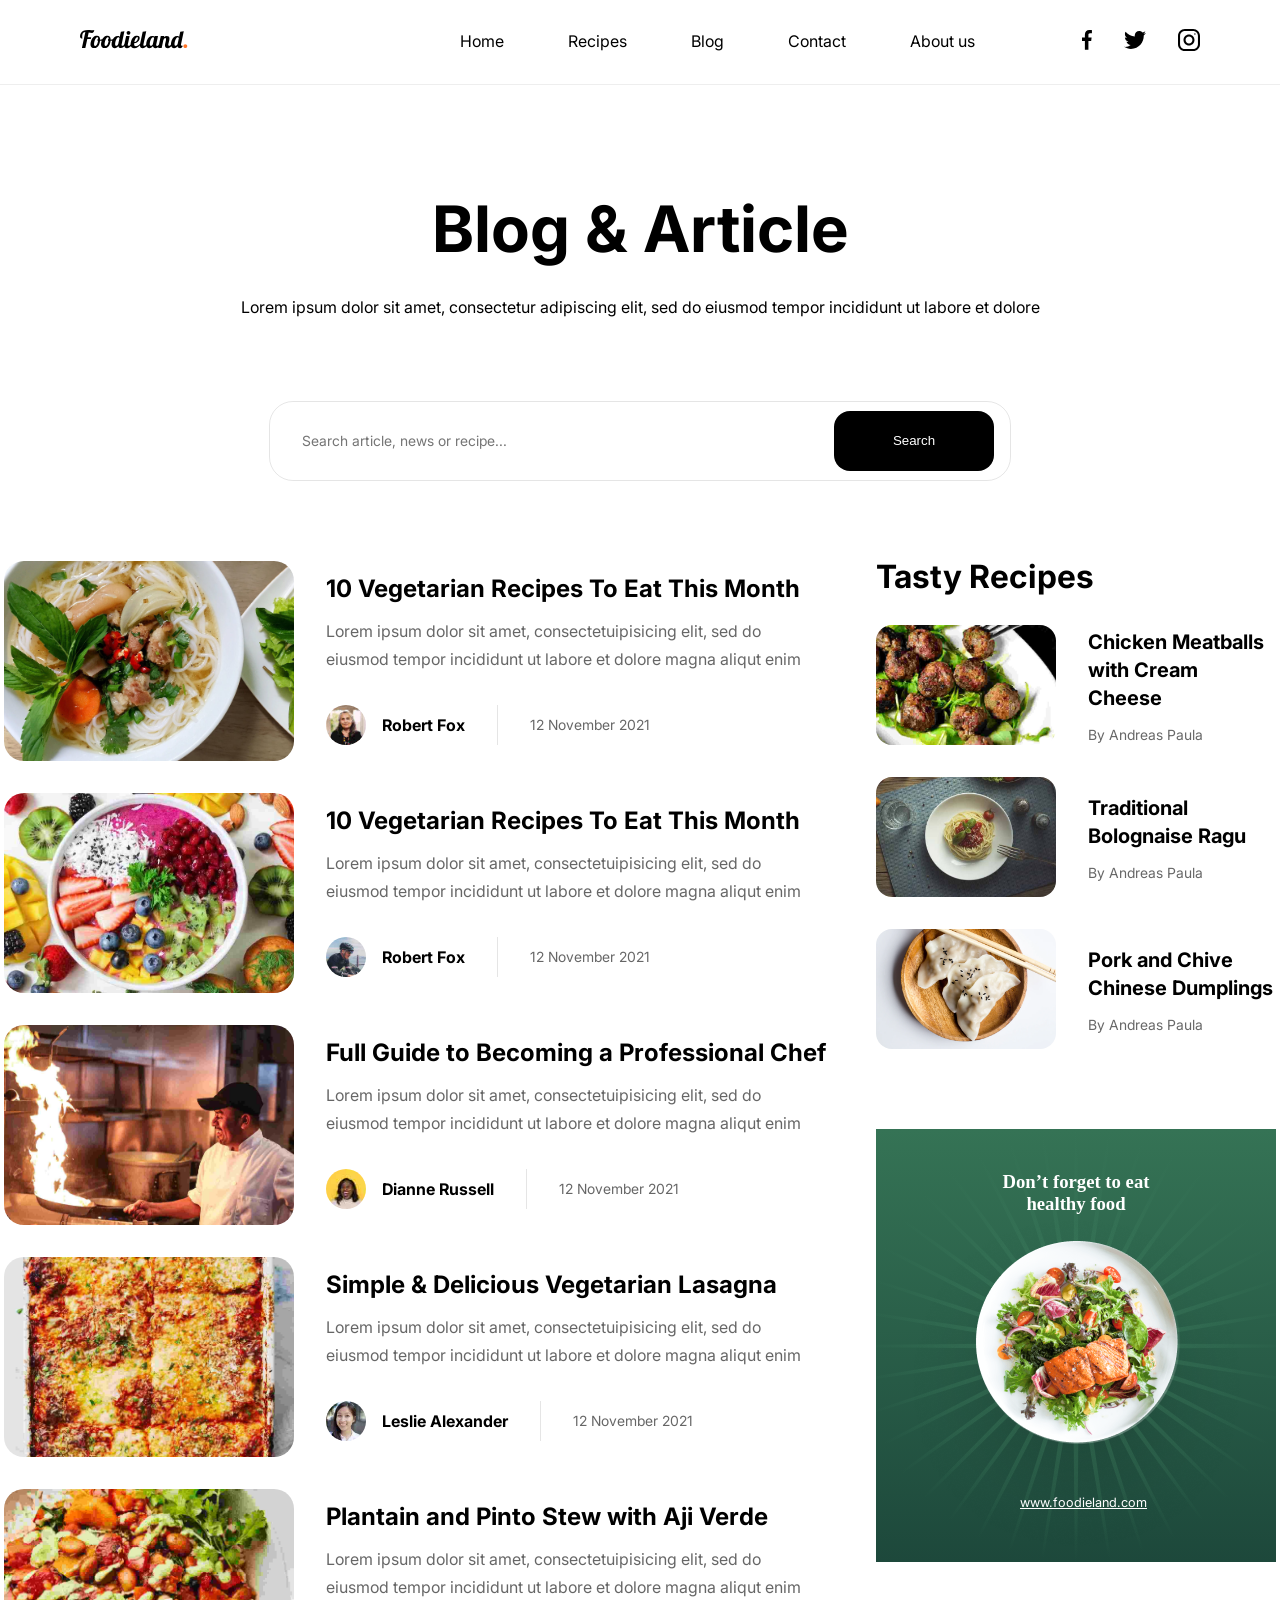
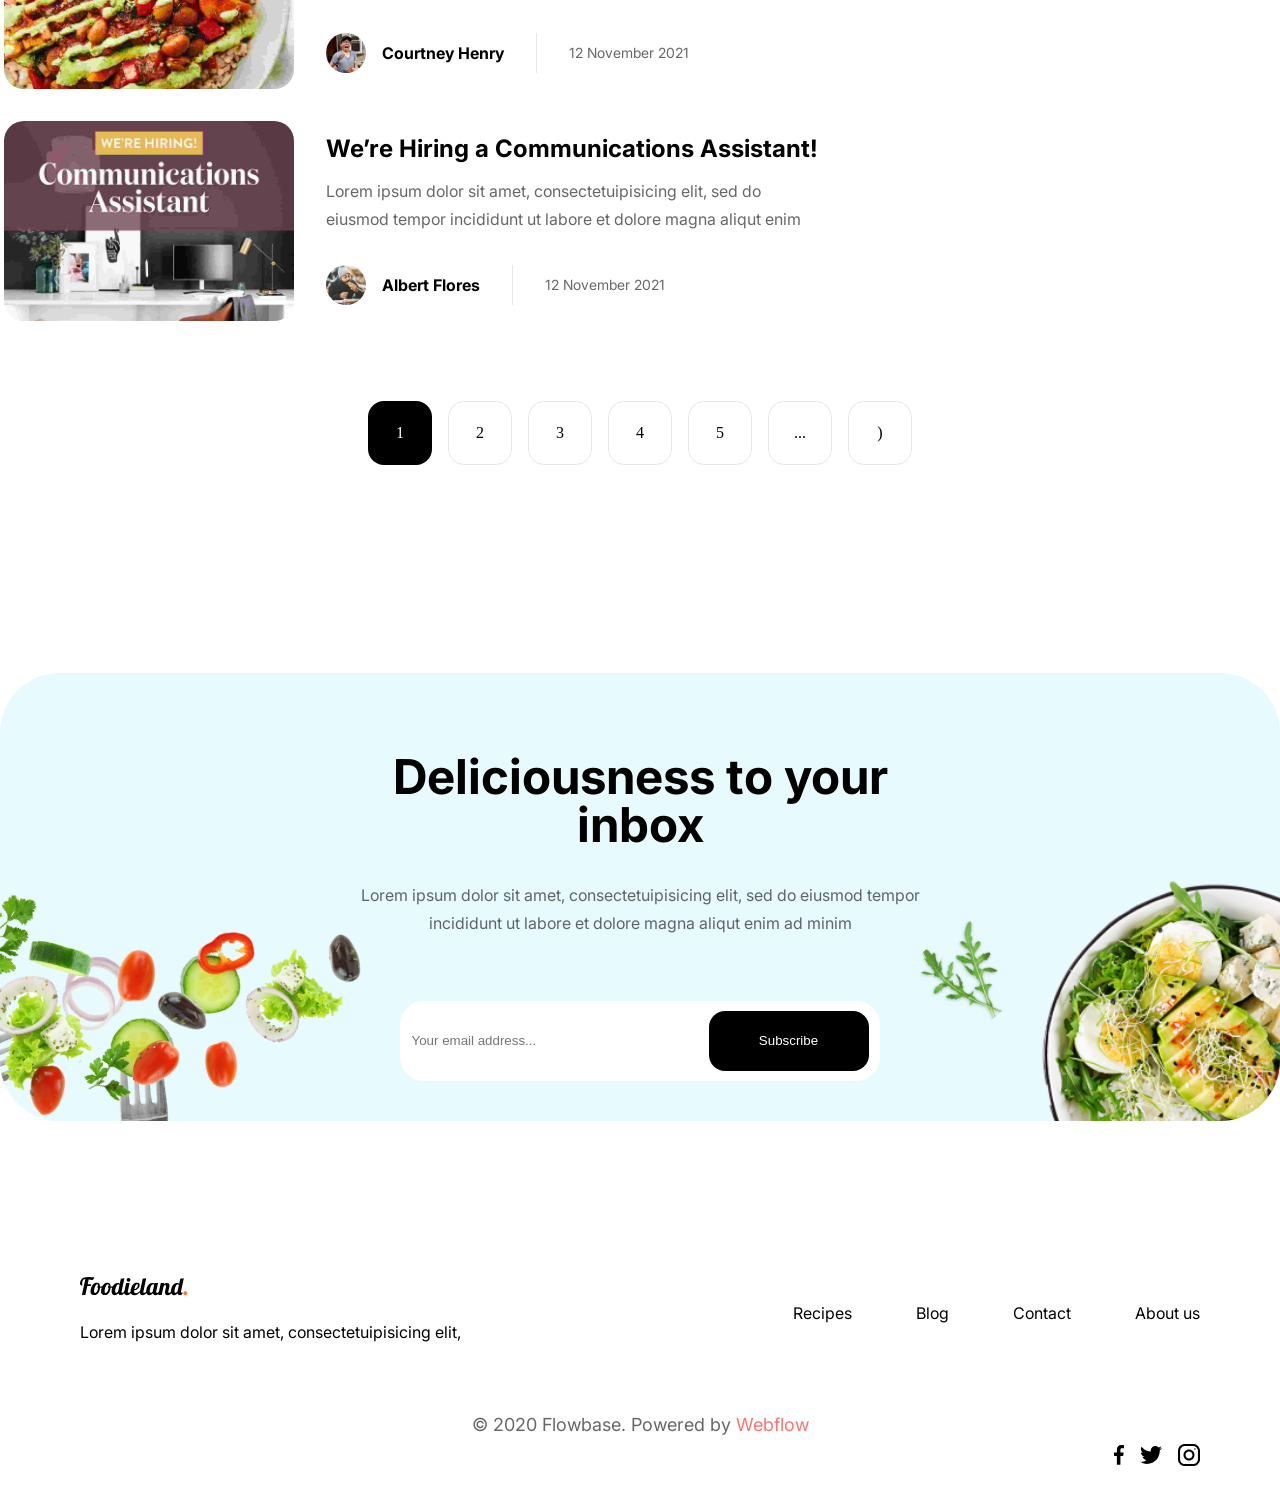
==== commit 8cd85298: "new" ====
--- a/bloglistpage/index.html
+++ b/bloglistpage/index.html
@@ -8,458 +8,478 @@
     <link rel="stylesheet" href="../global.css" />
   </head>
   <body>
-    <svg style="display: none">
-      <symbol viewBox="0 0 108 19" fill="none" id="foodiland">
-        <path
-          d="M5.35206 1.968C4.34406 2 3.56806 2.384 3.02406 3.12C2.49606 3.856 2.23206 5.128 2.23206 6.936C2.23206 7.528 2.28806 7.944 2.40006 8.184C2.51206 8.408 2.56806 8.536 2.56806 8.568C1.70406 8.568 1.05606 8.392 0.624058 8.04C0.208058 7.672 5.76302e-05 7.072 5.76302e-05 6.24C5.76302e-05 5.104 0.280058 4.072 0.840058 3.144C1.40006 2.2 2.28806 1.44 3.50406 0.863999C4.73606 0.287999 6.29606 -1.43051e-06 8.18406 -1.43051e-06C8.56806 -1.43051e-06 9.08006 0.0399985 9.72006 0.119998C10.8721 0.231999 11.6881 0.287999 12.1681 0.287999C13.0161 0.287999 13.7361 0.191999 14.3281 -1.43051e-06C14.2801 0.143999 14.1921 0.463999 14.0641 0.959999C13.9361 1.44 13.7041 1.856 13.3681 2.208C13.0481 2.544 12.6081 2.768 12.0481 2.88C11.1041 2.88 9.98406 2.728 8.68806 2.424L7.68006 7.2H11.1841L10.8001 8.976H7.29606L5.35206 18H1.89606L5.35206 1.968ZM14.3037 18.096C13.1197 18.096 12.1837 17.792 11.4957 17.184C10.8077 16.576 10.4637 15.616 10.4637 14.304C10.4637 13.216 10.6877 12.008 11.1357 10.68C11.5837 9.352 12.3037 8.208 13.2957 7.248C14.2877 6.272 15.5357 5.784 17.0397 5.784C19.0877 5.784 20.1117 7.064 20.1117 9.624V9.648C20.1597 9.664 20.2477 9.672 20.3757 9.672C20.9037 9.672 21.5117 9.536 22.1997 9.264C22.8877 8.976 23.5117 8.632 24.0717 8.232L24.2877 8.88C23.8237 9.376 23.2157 9.8 22.4637 10.152C21.7277 10.488 20.9197 10.728 20.0397 10.872C19.9117 12.328 19.5837 13.6 19.0557 14.688C18.5277 15.776 17.8477 16.616 17.0157 17.208C16.1837 17.8 15.2797 18.096 14.3037 18.096ZM15.2637 15.936C15.6477 15.936 16.0317 15.72 16.4157 15.288C16.7997 14.84 17.1357 14.24 17.4237 13.488C17.7117 12.72 17.9197 11.872 18.0477 10.944C17.6157 10.848 17.3997 10.512 17.3997 9.936C17.3997 9.28 17.6477 8.848 18.1437 8.64C18.1117 8.112 18.0317 7.752 17.9037 7.56C17.7757 7.352 17.5517 7.248 17.2317 7.248C16.7037 7.248 16.1917 7.632 15.6957 8.4C15.1997 9.168 14.7997 10.088 14.4957 11.16C14.1917 12.232 14.0397 13.176 14.0397 13.992C14.0397 14.76 14.1277 15.28 14.3037 15.552C14.4797 15.808 14.7997 15.936 15.2637 15.936ZM24.8506 18.096C23.6666 18.096 22.7306 17.792 22.0426 17.184C21.3546 16.576 21.0106 15.616 21.0106 14.304C21.0106 13.216 21.2346 12.008 21.6826 10.68C22.1306 9.352 22.8506 8.208 23.8426 7.248C24.8346 6.272 26.0826 5.784 27.5866 5.784C29.6346 5.784 30.6586 7.064 30.6586 9.624V9.648C30.7066 9.664 30.7946 9.672 30.9226 9.672C31.4506 9.672 32.0586 9.536 32.7466 9.264C33.4346 8.976 34.0586 8.632 34.6186 8.232L34.8346 8.88C34.3706 9.376 33.7626 9.8 33.0106 10.152C32.2746 10.488 31.4666 10.728 30.5866 10.872C30.4586 12.328 30.1306 13.6 29.6026 14.688C29.0746 15.776 28.3946 16.616 27.5626 17.208C26.7306 17.8 25.8266 18.096 24.8506 18.096ZM25.8106 15.936C26.1946 15.936 26.5786 15.72 26.9626 15.288C27.3466 14.84 27.6826 14.24 27.9706 13.488C28.2586 12.72 28.4666 11.872 28.5946 10.944C28.1626 10.848 27.9466 10.512 27.9466 9.936C27.9466 9.28 28.1946 8.848 28.6906 8.64C28.6586 8.112 28.5786 7.752 28.4506 7.56C28.3226 7.352 28.0986 7.248 27.7786 7.248C27.2506 7.248 26.7386 7.632 26.2426 8.4C25.7466 9.168 25.3466 10.088 25.0426 11.16C24.7386 12.232 24.5866 13.176 24.5866 13.992C24.5866 14.76 24.6746 15.28 24.8506 15.552C25.0266 15.808 25.3466 15.936 25.8106 15.936ZM34.7734 18.144C33.8614 18.144 33.1014 17.832 32.4934 17.208C31.8854 16.584 31.5814 15.608 31.5814 14.28C31.5814 13.096 31.8134 11.856 32.2774 10.56C32.7574 9.248 33.4614 8.144 34.3894 7.248C35.3334 6.336 36.4534 5.88 37.7494 5.88C38.4054 5.88 38.8934 5.992 39.2134 6.216C39.5334 6.44 39.6934 6.736 39.6934 7.104V7.2L40.8694 1.68L44.4214 1.2L41.6614 14.16C41.5974 14.4 41.5654 14.656 41.5654 14.928C41.5654 15.248 41.6374 15.48 41.7814 15.624C41.9414 15.752 42.1974 15.816 42.5494 15.816C42.9974 15.816 43.3814 15.624 43.7014 15.24C44.0374 14.856 44.3014 14.344 44.4934 13.704H45.5014C44.5254 16.568 42.9174 18 40.6774 18C40.0214 18 39.4854 17.824 39.0694 17.472C38.6694 17.12 38.4214 16.608 38.3254 15.936C37.9094 16.576 37.4054 17.104 36.8134 17.52C36.2374 17.936 35.5574 18.144 34.7734 18.144ZM36.3334 15.816C36.7174 15.816 37.1014 15.64 37.4854 15.288C37.8854 14.936 38.1574 14.448 38.3014 13.824V13.704L39.4774 8.208C39.3334 7.648 39.0054 7.368 38.4934 7.368C37.8534 7.368 37.2774 7.744 36.7654 8.496C36.2534 9.232 35.8534 10.128 35.5654 11.184C35.2774 12.224 35.1334 13.144 35.1334 13.944C35.1334 14.744 35.2454 15.256 35.4694 15.48C35.7094 15.704 35.9974 15.816 36.3334 15.816ZM48.5108 4.704C47.9828 4.704 47.5348 4.52 47.1668 4.152C46.7988 3.784 46.6148 3.336 46.6148 2.808C46.6148 2.28 46.7988 1.832 47.1668 1.464C47.5348 1.08 47.9828 0.887999 48.5108 0.887999C49.0388 0.887999 49.4868 1.08 49.8548 1.464C50.2388 1.832 50.4308 2.28 50.4308 2.808C50.4308 3.336 50.2388 3.784 49.8548 4.152C49.4868 4.52 49.0388 4.704 48.5108 4.704ZM46.8788 18.144C46.1108 18.144 45.4868 17.904 45.0068 17.424C44.5428 16.944 44.3108 16.224 44.3108 15.264C44.3108 14.864 44.3748 14.344 44.5028 13.704L46.1348 6H49.5908L47.8628 14.16C47.7988 14.4 47.7668 14.656 47.7668 14.928C47.7668 15.248 47.8388 15.48 47.9828 15.624C48.1428 15.752 48.3988 15.816 48.7508 15.816C49.2148 15.816 49.6468 15.624 50.0468 15.24C50.4468 14.84 50.7348 14.328 50.9108 13.704H51.9188C51.3268 15.432 50.5668 16.608 49.6388 17.232C48.7108 17.84 47.7908 18.144 46.8788 18.144ZM54.3332 18.144C53.1492 18.144 52.2292 17.84 51.5732 17.232C50.9172 16.608 50.5892 15.64 50.5892 14.328C50.5892 13.224 50.8052 12.008 51.2372 10.68C51.6692 9.352 52.3732 8.208 53.3492 7.248C54.3252 6.272 55.5652 5.784 57.0692 5.784C58.8292 5.784 59.7092 6.552 59.7092 8.088C59.7092 8.984 59.4532 9.808 58.9412 10.56C58.4292 11.312 57.7492 11.92 56.9012 12.384C56.0532 12.832 55.1492 13.088 54.1892 13.152C54.1572 13.632 54.1412 13.952 54.1412 14.112C54.1412 14.896 54.2772 15.432 54.5492 15.72C54.8212 15.992 55.2612 16.128 55.8692 16.128C56.7332 16.128 57.4692 15.928 58.0772 15.528C58.7012 15.128 59.3812 14.52 60.1172 13.704H60.9332C59.1572 16.664 56.9572 18.144 54.3332 18.144ZM54.3812 12C54.9732 11.968 55.5332 11.76 56.0612 11.376C56.6052 10.992 57.0372 10.504 57.3572 9.912C57.6932 9.32 57.8612 8.696 57.8612 8.04C57.8612 7.384 57.6612 7.056 57.2612 7.056C56.6852 7.056 56.1172 7.56 55.5572 8.568C55.0132 9.576 54.6212 10.72 54.3812 12ZM62.4882 18.144C61.7202 18.144 61.0962 17.904 60.6162 17.424C60.1522 16.944 59.9202 16.224 59.9202 15.264C59.9202 14.864 59.9842 14.344 60.1122 13.704L62.6802 1.68L66.2322 1.2L63.4722 14.16C63.4082 14.4 63.3762 14.656 63.3762 14.928C63.3762 15.248 63.4482 15.48 63.5922 15.624C63.7522 15.752 64.0082 15.816 64.3602 15.816C64.8242 15.816 65.2562 15.624 65.6562 15.24C66.0562 14.84 66.3442 14.328 66.5202 13.704H67.5282C66.9362 15.432 66.1762 16.608 65.2482 17.232C64.3202 17.84 63.4002 18.144 62.4882 18.144ZM69.3906 18.144C68.4786 18.144 67.7186 17.832 67.1106 17.208C66.5026 16.584 66.1986 15.608 66.1986 14.28C66.1986 13.096 66.4306 11.856 66.8946 10.56C67.3746 9.248 68.0786 8.144 69.0066 7.248C69.9506 6.336 71.0706 5.88 72.3666 5.88C73.0226 5.88 73.5106 5.992 73.8306 6.216C74.1506 6.44 74.3106 6.736 74.3106 7.104V7.272L74.5746 6H78.0306L76.3026 14.16C76.2386 14.4 76.2066 14.656 76.2066 14.928C76.2066 15.616 76.5346 15.96 77.1906 15.96C77.6386 15.96 78.0226 15.752 78.3426 15.336C78.6786 14.92 78.9426 14.376 79.1346 13.704H80.1426C79.5506 15.432 78.8146 16.608 77.9346 17.232C77.0706 17.84 76.1986 18.144 75.3186 18.144C74.6466 18.144 74.1026 17.96 73.6866 17.592C73.2866 17.208 73.0466 16.656 72.9666 15.936C72.5026 16.592 71.9826 17.128 71.4066 17.544C70.8466 17.944 70.1746 18.144 69.3906 18.144ZM70.9506 15.816C71.3506 15.816 71.7426 15.632 72.1266 15.264C72.5266 14.88 72.7986 14.36 72.9426 13.704L74.0946 8.28C74.0946 8.072 74.0146 7.872 73.8546 7.68C73.6946 7.472 73.4466 7.368 73.1106 7.368C72.4706 7.368 71.8946 7.744 71.3826 8.496C70.8706 9.232 70.4706 10.128 70.1826 11.184C69.8946 12.224 69.7506 13.144 69.7506 13.944C69.7506 14.744 69.8626 15.256 70.0866 15.48C70.3266 15.704 70.6146 15.816 70.9506 15.816ZM87.8074 18.144C86.8314 18.144 86.1114 17.888 85.6474 17.376C85.1994 16.848 84.9754 16.2 84.9754 15.432C84.9754 15.096 85.0154 14.72 85.0954 14.304C85.1754 13.872 85.2554 13.456 85.3354 13.056C85.4314 12.656 85.4954 12.4 85.5274 12.288C85.6554 11.728 85.7754 11.176 85.8874 10.632C85.9994 10.088 86.0554 9.648 86.0554 9.312C86.0554 8.496 85.7674 8.088 85.1914 8.088C84.7754 8.088 84.4074 8.296 84.0874 8.712C83.7674 9.112 83.5114 9.64 83.3194 10.296L81.6874 18H78.2314L80.7754 6H84.2314L83.9674 7.248C84.7674 6.352 85.7034 5.904 86.7754 5.904C87.5914 5.904 88.2394 6.128 88.7194 6.576C89.1994 7.024 89.4394 7.704 89.4394 8.616C89.4394 9.08 89.3834 9.6 89.2714 10.176C89.1594 10.736 88.9994 11.424 88.7914 12.24C88.6634 12.736 88.5434 13.224 88.4314 13.704C88.3354 14.168 88.2874 14.536 88.2874 14.808C88.2874 15.128 88.3594 15.376 88.5034 15.552C88.6474 15.728 88.8954 15.816 89.2474 15.816C89.7274 15.816 90.1114 15.648 90.3994 15.312C90.6874 14.96 90.9754 14.424 91.2634 13.704H92.2714C91.6794 15.464 90.9914 16.648 90.2074 17.256C89.4394 17.848 88.6394 18.144 87.8074 18.144ZM94.1406 18.144C93.2286 18.144 92.4686 17.832 91.8606 17.208C91.2526 16.584 90.9486 15.608 90.9486 14.28C90.9486 13.096 91.1806 11.856 91.6446 10.56C92.1246 9.248 92.8286 8.144 93.7566 7.248C94.7006 6.336 95.8206 5.88 97.1166 5.88C97.7726 5.88 98.2606 5.992 98.5806 6.216C98.9006 6.44 99.0606 6.736 99.0606 7.104V7.2L100.237 1.68L103.789 1.2L101.029 14.16C100.965 14.4 100.933 14.632 100.933 14.856C100.933 15.496 101.261 15.816 101.917 15.816C102.205 15.816 102.461 15.768 102.685 15.672C102.621 16.472 102.333 17.088 101.821 17.52C101.325 17.936 100.733 18.144 100.045 18.144C99.4046 18.144 98.8606 17.984 98.4126 17.664C97.9806 17.328 97.6926 16.824 97.5486 16.152C96.5886 17.48 95.4526 18.144 94.1406 18.144ZM95.7006 15.816C96.0526 15.816 96.4046 15.664 96.7566 15.36C97.1246 15.056 97.3966 14.632 97.5726 14.088L97.6686 13.704L98.8446 8.208C98.7006 7.648 98.3726 7.368 97.8606 7.368C97.2206 7.368 96.6446 7.744 96.1326 8.496C95.6206 9.232 95.2206 10.128 94.9326 11.184C94.6446 12.224 94.5006 13.144 94.5006 13.944C94.5006 14.744 94.6126 15.256 94.8366 15.48C95.0766 15.704 95.3646 15.816 95.7006 15.816Z"
-          fill="black"
-        />
-        <path
-          d="M105.315 18.096C104.787 18.096 104.339 17.912 103.971 17.544C103.603 17.176 103.419 16.728 103.419 16.2C103.419 15.672 103.603 15.224 103.971 14.856C104.339 14.472 104.787 14.28 105.315 14.28C105.843 14.28 106.291 14.472 106.659 14.856C107.043 15.224 107.235 15.672 107.235 16.2C107.235 16.728 107.043 17.176 106.659 17.544C106.291 17.912 105.843 18.096 105.315 18.096Z"
-          fill="#FF7426"
-        />
-      </symbol>
-    </svg>
-    <header class="header">
-      <svg style="visibility: hidden; position: absolute">
-        <symbol id="sunburst-svg" viewBox="0 0 400 434">
+    <div class="allpage">
+      <svg style="display: none">
+        <symbol viewBox="0 0 108 19" fill="none" id="foodiland">
           <path
-            d="M200 -138L202.813 181.256L255.534 -133.629L208.37 182.136L309.701 -120.625L213.721 183.874L361.167 -99.3073L218.734 186.429L408.664 -70.201L223.286 189.736L451.023 -34.0229L227.264 193.714L487.201 8.33624L230.571 198.266L516.307 55.8334L233.126 203.279L537.625 107.299L234.864 208.63L550.629 161.466L235.744 214.187L555 217L235.744 219.813L550.629 272.534L234.864 225.37L537.625 326.701L233.126 230.721L516.307 378.167L230.571 235.734L487.201 425.664L227.264 240.286L451.023 468.023L223.286 244.264L408.664 504.201L218.734 247.571L361.167 533.307L213.721 250.126L309.701 554.625L208.37 251.864L255.534 567.629L202.813 252.744L200 572L197.187 252.744L144.466 567.629L191.63 251.864L90.299 554.625L186.279 250.126L38.8334 533.307L181.266 247.571L-8.66376 504.201L176.714 244.264L-51.0229 468.023L172.736 240.286L-87.201 425.664L169.429 235.734L-116.307 378.167L166.874 230.721L-137.625 326.701L165.136 225.37L-150.629 272.534L164.256 219.813L-155 217L164.256 214.187L-150.629 161.466L165.136 208.63L-137.625 107.299L166.874 203.279L-116.307 55.8334L169.429 198.266L-87.201 8.33624L172.736 193.714L-51.0229 -34.0229L176.714 189.736L-8.66376 -70.201L181.266 186.429L38.8334 -99.3073L186.279 183.874L90.299 -120.625L191.63 182.136L144.466 -133.629L197.187 181.256L200 -138Z"
-            fill="url(#paint0_radial_101_1214)"
+            d="M5.35206 1.968C4.34406 2 3.56806 2.384 3.02406 3.12C2.49606 3.856 2.23206 5.128 2.23206 6.936C2.23206 7.528 2.28806 7.944 2.40006 8.184C2.51206 8.408 2.56806 8.536 2.56806 8.568C1.70406 8.568 1.05606 8.392 0.624058 8.04C0.208058 7.672 5.76302e-05 7.072 5.76302e-05 6.24C5.76302e-05 5.104 0.280058 4.072 0.840058 3.144C1.40006 2.2 2.28806 1.44 3.50406 0.863999C4.73606 0.287999 6.29606 -1.43051e-06 8.18406 -1.43051e-06C8.56806 -1.43051e-06 9.08006 0.0399985 9.72006 0.119998C10.8721 0.231999 11.6881 0.287999 12.1681 0.287999C13.0161 0.287999 13.7361 0.191999 14.3281 -1.43051e-06C14.2801 0.143999 14.1921 0.463999 14.0641 0.959999C13.9361 1.44 13.7041 1.856 13.3681 2.208C13.0481 2.544 12.6081 2.768 12.0481 2.88C11.1041 2.88 9.98406 2.728 8.68806 2.424L7.68006 7.2H11.1841L10.8001 8.976H7.29606L5.35206 18H1.89606L5.35206 1.968ZM14.3037 18.096C13.1197 18.096 12.1837 17.792 11.4957 17.184C10.8077 16.576 10.4637 15.616 10.4637 14.304C10.4637 13.216 10.6877 12.008 11.1357 10.68C11.5837 9.352 12.3037 8.208 13.2957 7.248C14.2877 6.272 15.5357 5.784 17.0397 5.784C19.0877 5.784 20.1117 7.064 20.1117 9.624V9.648C20.1597 9.664 20.2477 9.672 20.3757 9.672C20.9037 9.672 21.5117 9.536 22.1997 9.264C22.8877 8.976 23.5117 8.632 24.0717 8.232L24.2877 8.88C23.8237 9.376 23.2157 9.8 22.4637 10.152C21.7277 10.488 20.9197 10.728 20.0397 10.872C19.9117 12.328 19.5837 13.6 19.0557 14.688C18.5277 15.776 17.8477 16.616 17.0157 17.208C16.1837 17.8 15.2797 18.096 14.3037 18.096ZM15.2637 15.936C15.6477 15.936 16.0317 15.72 16.4157 15.288C16.7997 14.84 17.1357 14.24 17.4237 13.488C17.7117 12.72 17.9197 11.872 18.0477 10.944C17.6157 10.848 17.3997 10.512 17.3997 9.936C17.3997 9.28 17.6477 8.848 18.1437 8.64C18.1117 8.112 18.0317 7.752 17.9037 7.56C17.7757 7.352 17.5517 7.248 17.2317 7.248C16.7037 7.248 16.1917 7.632 15.6957 8.4C15.1997 9.168 14.7997 10.088 14.4957 11.16C14.1917 12.232 14.0397 13.176 14.0397 13.992C14.0397 14.76 14.1277 15.28 14.3037 15.552C14.4797 15.808 14.7997 15.936 15.2637 15.936ZM24.8506 18.096C23.6666 18.096 22.7306 17.792 22.0426 17.184C21.3546 16.576 21.0106 15.616 21.0106 14.304C21.0106 13.216 21.2346 12.008 21.6826 10.68C22.1306 9.352 22.8506 8.208 23.8426 7.248C24.8346 6.272 26.0826 5.784 27.5866 5.784C29.6346 5.784 30.6586 7.064 30.6586 9.624V9.648C30.7066 9.664 30.7946 9.672 30.9226 9.672C31.4506 9.672 32.0586 9.536 32.7466 9.264C33.4346 8.976 34.0586 8.632 34.6186 8.232L34.8346 8.88C34.3706 9.376 33.7626 9.8 33.0106 10.152C32.2746 10.488 31.4666 10.728 30.5866 10.872C30.4586 12.328 30.1306 13.6 29.6026 14.688C29.0746 15.776 28.3946 16.616 27.5626 17.208C26.7306 17.8 25.8266 18.096 24.8506 18.096ZM25.8106 15.936C26.1946 15.936 26.5786 15.72 26.9626 15.288C27.3466 14.84 27.6826 14.24 27.9706 13.488C28.2586 12.72 28.4666 11.872 28.5946 10.944C28.1626 10.848 27.9466 10.512 27.9466 9.936C27.9466 9.28 28.1946 8.848 28.6906 8.64C28.6586 8.112 28.5786 7.752 28.4506 7.56C28.3226 7.352 28.0986 7.248 27.7786 7.248C27.2506 7.248 26.7386 7.632 26.2426 8.4C25.7466 9.168 25.3466 10.088 25.0426 11.16C24.7386 12.232 24.5866 13.176 24.5866 13.992C24.5866 14.76 24.6746 15.28 24.8506 15.552C25.0266 15.808 25.3466 15.936 25.8106 15.936ZM34.7734 18.144C33.8614 18.144 33.1014 17.832 32.4934 17.208C31.8854 16.584 31.5814 15.608 31.5814 14.28C31.5814 13.096 31.8134 11.856 32.2774 10.56C32.7574 9.248 33.4614 8.144 34.3894 7.248C35.3334 6.336 36.4534 5.88 37.7494 5.88C38.4054 5.88 38.8934 5.992 39.2134 6.216C39.5334 6.44 39.6934 6.736 39.6934 7.104V7.2L40.8694 1.68L44.4214 1.2L41.6614 14.16C41.5974 14.4 41.5654 14.656 41.5654 14.928C41.5654 15.248 41.6374 15.48 41.7814 15.624C41.9414 15.752 42.1974 15.816 42.5494 15.816C42.9974 15.816 43.3814 15.624 43.7014 15.24C44.0374 14.856 44.3014 14.344 44.4934 13.704H45.5014C44.5254 16.568 42.9174 18 40.6774 18C40.0214 18 39.4854 17.824 39.0694 17.472C38.6694 17.12 38.4214 16.608 38.3254 15.936C37.9094 16.576 37.4054 17.104 36.8134 17.52C36.2374 17.936 35.5574 18.144 34.7734 18.144ZM36.3334 15.816C36.7174 15.816 37.1014 15.64 37.4854 15.288C37.8854 14.936 38.1574 14.448 38.3014 13.824V13.704L39.4774 8.208C39.3334 7.648 39.0054 7.368 38.4934 7.368C37.8534 7.368 37.2774 7.744 36.7654 8.496C36.2534 9.232 35.8534 10.128 35.5654 11.184C35.2774 12.224 35.1334 13.144 35.1334 13.944C35.1334 14.744 35.2454 15.256 35.4694 15.48C35.7094 15.704 35.9974 15.816 36.3334 15.816ZM48.5108 4.704C47.9828 4.704 47.5348 4.52 47.1668 4.152C46.7988 3.784 46.6148 3.336 46.6148 2.808C46.6148 2.28 46.7988 1.832 47.1668 1.464C47.5348 1.08 47.9828 0.887999 48.5108 0.887999C49.0388 0.887999 49.4868 1.08 49.8548 1.464C50.2388 1.832 50.4308 2.28 50.4308 2.808C50.4308 3.336 50.2388 3.784 49.8548 4.152C49.4868 4.52 49.0388 4.704 48.5108 4.704ZM46.8788 18.144C46.1108 18.144 45.4868 17.904 45.0068 17.424C44.5428 16.944 44.3108 16.224 44.3108 15.264C44.3108 14.864 44.3748 14.344 44.5028 13.704L46.1348 6H49.5908L47.8628 14.16C47.7988 14.4 47.7668 14.656 47.7668 14.928C47.7668 15.248 47.8388 15.48 47.9828 15.624C48.1428 15.752 48.3988 15.816 48.7508 15.816C49.2148 15.816 49.6468 15.624 50.0468 15.24C50.4468 14.84 50.7348 14.328 50.9108 13.704H51.9188C51.3268 15.432 50.5668 16.608 49.6388 17.232C48.7108 17.84 47.7908 18.144 46.8788 18.144ZM54.3332 18.144C53.1492 18.144 52.2292 17.84 51.5732 17.232C50.9172 16.608 50.5892 15.64 50.5892 14.328C50.5892 13.224 50.8052 12.008 51.2372 10.68C51.6692 9.352 52.3732 8.208 53.3492 7.248C54.3252 6.272 55.5652 5.784 57.0692 5.784C58.8292 5.784 59.7092 6.552 59.7092 8.088C59.7092 8.984 59.4532 9.808 58.9412 10.56C58.4292 11.312 57.7492 11.92 56.9012 12.384C56.0532 12.832 55.1492 13.088 54.1892 13.152C54.1572 13.632 54.1412 13.952 54.1412 14.112C54.1412 14.896 54.2772 15.432 54.5492 15.72C54.8212 15.992 55.2612 16.128 55.8692 16.128C56.7332 16.128 57.4692 15.928 58.0772 15.528C58.7012 15.128 59.3812 14.52 60.1172 13.704H60.9332C59.1572 16.664 56.9572 18.144 54.3332 18.144ZM54.3812 12C54.9732 11.968 55.5332 11.76 56.0612 11.376C56.6052 10.992 57.0372 10.504 57.3572 9.912C57.6932 9.32 57.8612 8.696 57.8612 8.04C57.8612 7.384 57.6612 7.056 57.2612 7.056C56.6852 7.056 56.1172 7.56 55.5572 8.568C55.0132 9.576 54.6212 10.72 54.3812 12ZM62.4882 18.144C61.7202 18.144 61.0962 17.904 60.6162 17.424C60.1522 16.944 59.9202 16.224 59.9202 15.264C59.9202 14.864 59.9842 14.344 60.1122 13.704L62.6802 1.68L66.2322 1.2L63.4722 14.16C63.4082 14.4 63.3762 14.656 63.3762 14.928C63.3762 15.248 63.4482 15.48 63.5922 15.624C63.7522 15.752 64.0082 15.816 64.3602 15.816C64.8242 15.816 65.2562 15.624 65.6562 15.24C66.0562 14.84 66.3442 14.328 66.5202 13.704H67.5282C66.9362 15.432 66.1762 16.608 65.2482 17.232C64.3202 17.84 63.4002 18.144 62.4882 18.144ZM69.3906 18.144C68.4786 18.144 67.7186 17.832 67.1106 17.208C66.5026 16.584 66.1986 15.608 66.1986 14.28C66.1986 13.096 66.4306 11.856 66.8946 10.56C67.3746 9.248 68.0786 8.144 69.0066 7.248C69.9506 6.336 71.0706 5.88 72.3666 5.88C73.0226 5.88 73.5106 5.992 73.8306 6.216C74.1506 6.44 74.3106 6.736 74.3106 7.104V7.272L74.5746 6H78.0306L76.3026 14.16C76.2386 14.4 76.2066 14.656 76.2066 14.928C76.2066 15.616 76.5346 15.96 77.1906 15.96C77.6386 15.96 78.0226 15.752 78.3426 15.336C78.6786 14.92 78.9426 14.376 79.1346 13.704H80.1426C79.5506 15.432 78.8146 16.608 77.9346 17.232C77.0706 17.84 76.1986 18.144 75.3186 18.144C74.6466 18.144 74.1026 17.96 73.6866 17.592C73.2866 17.208 73.0466 16.656 72.9666 15.936C72.5026 16.592 71.9826 17.128 71.4066 17.544C70.8466 17.944 70.1746 18.144 69.3906 18.144ZM70.9506 15.816C71.3506 15.816 71.7426 15.632 72.1266 15.264C72.5266 14.88 72.7986 14.36 72.9426 13.704L74.0946 8.28C74.0946 8.072 74.0146 7.872 73.8546 7.68C73.6946 7.472 73.4466 7.368 73.1106 7.368C72.4706 7.368 71.8946 7.744 71.3826 8.496C70.8706 9.232 70.4706 10.128 70.1826 11.184C69.8946 12.224 69.7506 13.144 69.7506 13.944C69.7506 14.744 69.8626 15.256 70.0866 15.48C70.3266 15.704 70.6146 15.816 70.9506 15.816ZM87.8074 18.144C86.8314 18.144 86.1114 17.888 85.6474 17.376C85.1994 16.848 84.9754 16.2 84.9754 15.432C84.9754 15.096 85.0154 14.72 85.0954 14.304C85.1754 13.872 85.2554 13.456 85.3354 13.056C85.4314 12.656 85.4954 12.4 85.5274 12.288C85.6554 11.728 85.7754 11.176 85.8874 10.632C85.9994 10.088 86.0554 9.648 86.0554 9.312C86.0554 8.496 85.7674 8.088 85.1914 8.088C84.7754 8.088 84.4074 8.296 84.0874 8.712C83.7674 9.112 83.5114 9.64 83.3194 10.296L81.6874 18H78.2314L80.7754 6H84.2314L83.9674 7.248C84.7674 6.352 85.7034 5.904 86.7754 5.904C87.5914 5.904 88.2394 6.128 88.7194 6.576C89.1994 7.024 89.4394 7.704 89.4394 8.616C89.4394 9.08 89.3834 9.6 89.2714 10.176C89.1594 10.736 88.9994 11.424 88.7914 12.24C88.6634 12.736 88.5434 13.224 88.4314 13.704C88.3354 14.168 88.2874 14.536 88.2874 14.808C88.2874 15.128 88.3594 15.376 88.5034 15.552C88.6474 15.728 88.8954 15.816 89.2474 15.816C89.7274 15.816 90.1114 15.648 90.3994 15.312C90.6874 14.96 90.9754 14.424 91.2634 13.704H92.2714C91.6794 15.464 90.9914 16.648 90.2074 17.256C89.4394 17.848 88.6394 18.144 87.8074 18.144ZM94.1406 18.144C93.2286 18.144 92.4686 17.832 91.8606 17.208C91.2526 16.584 90.9486 15.608 90.9486 14.28C90.9486 13.096 91.1806 11.856 91.6446 10.56C92.1246 9.248 92.8286 8.144 93.7566 7.248C94.7006 6.336 95.8206 5.88 97.1166 5.88C97.7726 5.88 98.2606 5.992 98.5806 6.216C98.9006 6.44 99.0606 6.736 99.0606 7.104V7.2L100.237 1.68L103.789 1.2L101.029 14.16C100.965 14.4 100.933 14.632 100.933 14.856C100.933 15.496 101.261 15.816 101.917 15.816C102.205 15.816 102.461 15.768 102.685 15.672C102.621 16.472 102.333 17.088 101.821 17.52C101.325 17.936 100.733 18.144 100.045 18.144C99.4046 18.144 98.8606 17.984 98.4126 17.664C97.9806 17.328 97.6926 16.824 97.5486 16.152C96.5886 17.48 95.4526 18.144 94.1406 18.144ZM95.7006 15.816C96.0526 15.816 96.4046 15.664 96.7566 15.36C97.1246 15.056 97.3966 14.632 97.5726 14.088L97.6686 13.704L98.8446 8.208C98.7006 7.648 98.3726 7.368 97.8606 7.368C97.2206 7.368 96.6446 7.744 96.1326 8.496C95.6206 9.232 95.2206 10.128 94.9326 11.184C94.6446 12.224 94.5006 13.144 94.5006 13.944C94.5006 14.744 94.6126 15.256 94.8366 15.48C95.0766 15.704 95.3646 15.816 95.7006 15.816Z"
+            fill="black"
           />
-          <defs>
-            <radialGradient
-              id="paint0_radial_101_1214"
-              cx="0"
-              cy="0"
-              r="1"
-              gradientUnits="userSpaceOnUse"
-              gradientTransform="translate(200 217) rotate(90) scale(215.5)"
-            >
-              <stop stop-color="#3A795B" />
-              <stop offset="1" stop-color="#3A795B" stop-opacity="0" />
-            </radialGradient>
-          </defs>
+          <path
+            d="M105.315 18.096C104.787 18.096 104.339 17.912 103.971 17.544C103.603 17.176 103.419 16.728 103.419 16.2C103.419 15.672 103.603 15.224 103.971 14.856C104.339 14.472 104.787 14.28 105.315 14.28C105.843 14.28 106.291 14.472 106.659 14.856C107.043 15.224 107.235 15.672 107.235 16.2C107.235 16.728 107.043 17.176 106.659 17.544C106.291 17.912 105.843 18.096 105.315 18.096Z"
+            fill="#FF7426"
+          />
         </symbol>
       </svg>
+      <header class="header">
+        <svg style="visibility: hidden; position: absolute">
+          <symbol id="sunburst-svg" viewBox="0 0 400 434">
+            <path
+              d="M200 -138L202.813 181.256L255.534 -133.629L208.37 182.136L309.701 -120.625L213.721 183.874L361.167 -99.3073L218.734 186.429L408.664 -70.201L223.286 189.736L451.023 -34.0229L227.264 193.714L487.201 8.33624L230.571 198.266L516.307 55.8334L233.126 203.279L537.625 107.299L234.864 208.63L550.629 161.466L235.744 214.187L555 217L235.744 219.813L550.629 272.534L234.864 225.37L537.625 326.701L233.126 230.721L516.307 378.167L230.571 235.734L487.201 425.664L227.264 240.286L451.023 468.023L223.286 244.264L408.664 504.201L218.734 247.571L361.167 533.307L213.721 250.126L309.701 554.625L208.37 251.864L255.534 567.629L202.813 252.744L200 572L197.187 252.744L144.466 567.629L191.63 251.864L90.299 554.625L186.279 250.126L38.8334 533.307L181.266 247.571L-8.66376 504.201L176.714 244.264L-51.0229 468.023L172.736 240.286L-87.201 425.664L169.429 235.734L-116.307 378.167L166.874 230.721L-137.625 326.701L165.136 225.37L-150.629 272.534L164.256 219.813L-155 217L164.256 214.187L-150.629 161.466L165.136 208.63L-137.625 107.299L166.874 203.279L-116.307 55.8334L169.429 198.266L-87.201 8.33624L172.736 193.714L-51.0229 -34.0229L176.714 189.736L-8.66376 -70.201L181.266 186.429L38.8334 -99.3073L186.279 183.874L90.299 -120.625L191.63 182.136L144.466 -133.629L197.187 181.256L200 -138Z"
+              fill="url(#paint0_radial_101_1214)"
+            />
+            <defs>
+              <radialGradient
+                id="paint0_radial_101_1214"
+                cx="0"
+                cy="0"
+                r="1"
+                gradientUnits="userSpaceOnUse"
+                gradientTransform="translate(200 217) rotate(90) scale(215.5)"
+              >
+                <stop stop-color="#3A795B" />
+                <stop offset="1" stop-color="#3A795B" stop-opacity="0" />
+              </radialGradient>
+            </defs>
+          </symbol>
+        </svg>
 
-      <div class="foodiland">
-        <svg width="108" height="19">
-          <use href="#foodiland"></use>
-        </svg>
-      </div>
-      <nav class="item">
-        <ul>
-          <li><a href="../homepage/index.html">Home</a></li>
-          <li><a href="../recipedetails/index.html">Recipes</a></li>
-          <li><a href="../bloglistpage/index.html">Blog</a></li>
-          <li><a href="../contactus/index.html">Contact</a></li>
-          <li><a href="#">About us</a></li>
-        </ul>
-      </nav>
-      <div class="social-icon">
-        <a href="#"
-          ><img
-            class="facebook"
-            src="../assest/image/001-facebook.svg"
-            alt="Facebook"
-        /></a>
-        <a href="#"
-          ><img
-            class="twitter"
-            src="../assest/image/003-twitter.svg"
-            alt="Twitter"
-        /></a>
-        <a href="#"
-          ><img
-            class="instagram"
-            src="../assest/image/004-instagram.svg"
-            alt="Instagram"
-        /></a>
-      </div>
-    </header>
+        <div class="foodiland">
+          <svg width="108" height="19">
+            <use href="#foodiland"></use>
+          </svg>
+        </div>
+        <div class="hamburger-btn" id="hamburger-btn">
+          <svg
+            width="30"
+            height="30"
+            viewBox="0 0 24 24"
+            style="color: #000000"
+          >
+            <use href="../icons.svg#hamburger-svg"></use>
+          </svg>
+        </div>
 
-    <main class="blog">
-      <header class="blog-main">
-        <h1 class="blog-header">Blog & Article</h1>
-        <p class="blog-tex">
-          Lorem ipsum dolor sit amet, consectetur adipiscing elit, sed do
-          eiusmod tempor incididunt ut labore et dolore
-        </p>
+        <div class="headericonn" id="mobile-menu">
+          <nav class="item header-item">
+            <ul>
+              <li><a href="../homepage/index.html">Home</a></li>
+              <li><a href="../recipedetails/index.html">Recipes</a></li>
+              <li><a href="../bloglistpage/index.html">Blog</a></li>
+              <li><a href="../contactus/index.html">Contact</a></li>
+              <li><a href="#">About us</a></li>
+            </ul>
+          </nav>
+
+          <div class="social-icon">
+            <a href="#"
+              ><img
+                class="facebook"
+                src="../assest/image/001-facebook.svg"
+                alt="Facebook"
+            /></a>
+            <a href="#"
+              ><img
+                class="twitter"
+                src="../assest/image/003-twitter.svg"
+                alt="Twitter"
+            /></a>
+            <a href="#"
+              ><img
+                class="instagram"
+                src="../assest/image/004-instagram.svg"
+                alt="Instagram"
+            /></a>
+          </div>
+        </div>
       </header>
-      <form class="blog-search">
-        <input
-          type="text"
-          placeholder="Search article, news or recipe..."
-          class="tex-input"
-        />
-        <button class="click-button black-icon">Search</button>
-      </form>
-      <section class="blog-grid">
-        <div class="blog-gridleft">
-          <article class="blog-gridleft-item recipe-card">
-            <img
-              class="blog-gridleft-image"
-              src="../assest/image/ramonsoup.png"
-              alt="Vegetarian Recipes"
-            />
-            <div class="blog-detail">
-              <div class="blog-detailtop">
-                <h2 class="blog-detail-header">
-                  10 Vegetarian Recipes To Eat This Month
-                </h2>
-                <p class="blog-detail-tex">
+
+      <main class="blog">
+        <header class="blog-main">
+          <h1 class="blog-header">Blog & Article</h1>
+          <p class="blog-tex">
+            Lorem ipsum dolor sit amet, consectetur adipiscing elit, sed do
+            eiusmod tempor incididunt ut labore et dolore
+          </p>
+        </header>
+        <form class="blog-search">
+          <input
+            type="text"
+            placeholder="Search article, news or recipe..."
+            class="tex-input"
+          />
+          <button class="click-button black-icon">Search</button>
+        </form>
+        <section class="blog-grid">
+          <div class="blog-gridleft">
+            <article class="blog-gridleft-item recipe-card">
+              <img
+                class="blog-gridleft-image"
+                src="../assest/image/ramonsoup.png"
+                alt="Vegetarian Recipes"
+              />
+              <div class="blog-detail">
+                <div class="blog-detailtop">
+                  <h2 class="blog-detail-header">
+                    10 Vegetarian Recipes To Eat This Month
+                  </h2>
+                  <p class="blog-detail-tex">
+                    Lorem ipsum dolor sit amet, consectetuipisicing elit, sed do
+                    eiusmod tempor incididunt ut labore et dolore magna aliqut
+                    enim
+                  </p>
+                </div>
+                <div class="blog-detailbotton">
+                  <figure class="blog-figure">
+                    <img
+                      src="../assest/avatar/WadeWarren.jpg"
+                      alt="RobertFox"
+                      class="blog-figureavatar"
+                    />
+                    <figcaption class="blog-figcaption">Robert Fox</figcaption>
+                  </figure>
+                  <time datetime="2021-11-12" class="blogdate border-left"
+                    >12 November 2021</time
+                  >
+                </div>
+              </div>
+            </article>
+            <article class="blog-gridleft-item recipe-card">
+              <img
+                class="blog-gridleft-image"
+                src="../assest/image/fruitysalad.jpg"
+                alt="Vegetarian Recipes"
+              />
+              <div class="blog-detail">
+                <div class="blog-detailtop">
+                  <h2 class="blog-detail-header">
+                    10 Vegetarian Recipes To Eat This Month
+                  </h2>
+                  <p class="blog-detail-tex">
+                    Lorem ipsum dolor sit amet, consectetuipisicing elit, sed do
+                    eiusmod tempor incididunt ut labore et dolore magna aliqut
+                    enim
+                  </p>
+                </div>
+                <div class="blog-detailbotton">
+                  <figure class="blog-figure">
+                    <img
+                      src="../assest/avatar/RobertFox.jpg"
+                      alt="RobertFox"
+                      class="blog-figureavatar"
+                    />
+                    <figcaption class="blog-figcaption">Robert Fox</figcaption>
+                  </figure>
+                  <time datetime="2021-11-12" class="blogdate border-left"
+                    >12 November 2021</time
+                  >
+                </div>
+              </div>
+            </article>
+            <article class="blog-gridleft-item recipe-card">
+              <img
+                class="blog-gridleft-image"
+                src="../assest/image/perofssenalshef.jpg"
+                alt="perofssenalshef picture"
+              />
+              <div class="blog-detail">
+                <div class="blog-detailtop">
+                  <h2 class="blog-detail-header">
+                    Full Guide to Becoming a Professional Chef
+                  </h2>
+                  <p class="blog-detail-tex">
+                    Lorem ipsum dolor sit amet, consectetuipisicing elit, sed do
+                    eiusmod tempor incididunt ut labore et dolore magna aliqut
+                    enim
+                  </p>
+                </div>
+                <div class="blog-detailbotton">
+                  <figure class="blog-figure">
+                    <img
+                      src="../assest/avatar/DianneRussell.jpg"
+                      alt="RobertFox"
+                      class="blog-figureavatar"
+                    />
+                    <figcaption class="blog-figcaption">
+                      Dianne Russell
+                    </figcaption>
+                  </figure>
+                  <time datetime="2021-11-12" class="blogdate border-left"
+                    >12 November 2021</time
+                  >
+                </div>
+              </div>
+            </article>
+            <article class="blog-gridleft-item recipe-card">
+              <img
+                class="blog-gridleft-image"
+                src="../assest/image/lasagana.jpg"
+                alt="Vegetarian Lasagna"
+              />
+              <div class="blog-detail">
+                <div class="blog-detailtop">
+                  <h2 class="blog-detail-header">
+                    Simple & Delicious Vegetarian Lasagna
+                  </h2>
+                  <p class="blog-detail-tex">
+                    Lorem ipsum dolor sit amet, consectetuipisicing elit, sed do
+                    eiusmod tempor incididunt ut labore et dolore magna aliqut
+                    enim
+                  </p>
+                </div>
+                <div class="blog-detailbotton">
+                  <figure class="blog-figure">
+                    <img
+                      src="../assest/avatar/LeslieAlexander.jpg"
+                      alt="RobertFox"
+                      class="blog-figureavatar"
+                    />
+                    <figcaption class="blog-figcaption">
+                      Leslie Alexander
+                    </figcaption>
+                  </figure>
+                  <time datetime="2021-11-12" class="blogdate border-left"
+                    >12 November 2021</time
+                  >
+                </div>
+              </div>
+            </article>
+            <article class="blog-gridleft-item recipe-card">
+              <img
+                class="blog-gridleft-image"
+                src="../assest/image/plantain.jpg"
+                alt="Plantain and Pinto"
+              />
+              <div class="blog-detail">
+                <div class="blog-detailtop">
+                  <h2 class="blog-detail-header">
+                    Plantain and Pinto Stew with Aji Verde
+                  </h2>
+                  <p class="blog-detail-tex">
+                    Lorem ipsum dolor sit amet, consectetuipisicing elit, sed do
+                    eiusmod tempor incididunt ut labore et dolore magna aliqut
+                    enim
+                  </p>
+                </div>
+                <div class="blog-detailbotton">
+                  <figure class="blog-figure">
+                    <img
+                      src="../assest/avatar/CourtneyHenry.jpg"
+                      alt="RobertFox"
+                      class="blog-figureavatar"
+                    />
+                    <figcaption class="blog-figcaption">
+                      Courtney Henry
+                    </figcaption>
+                  </figure>
+                  <time datetime="2021-11-12" class="blogdate border-left"
+                    >12 November 2021</time
+                  >
+                </div>
+              </div>
+            </article>
+            <article class="blog-gridleft-item">
+              <img
+                class="blog-gridleft-image"
+                src="../assest/image/communicationassistant.jpg"
+                alt="communication assistant"
+              />
+              <div class="blog-detail">
+                <div class="blog-detailtop">
+                  <h2 class="blog-detail-header">
+                    We’re Hiring a Communications Assistant!
+                  </h2>
+                  <p class="blog-detail-tex">
+                    Lorem ipsum dolor sit amet, consectetuipisicing elit, sed do
+                    eiusmod tempor incididunt ut labore et dolore magna aliqut
+                    enim
+                  </p>
+                </div>
+                <div class="blog-detailbotton">
+                  <figure class="blog-figure">
+                    <img
+                      src="../assest/avatar/AlbertFlores.jpg"
+                      alt="RobertFox"
+                      class="blog-figureavatar"
+                    />
+                    <figcaption class="blog-figcaption">
+                      Albert Flores
+                    </figcaption>
+                  </figure>
+                  <time datetime="2021-11-12" class="blogdate border-left"
+                    >12 November 2021</time
+                  >
+                </div>
+              </div>
+            </article>
+          </div>
+          <aside class="blog-gridright">
+            <section class="blog-gridright-item">
+              <h2 class="tastyrecipes-header">Tasty Recipes</h2>
+              <article class="tastyrecipes-item recipe-card">
+                <img
+                  src="../assest/image/meatball.jpg"
+                  alt="meatball"
+                  class="tastyrecipes-image"
+                />
+                <div class="tastyrecipes-discription">
+                  <h3 class="discription-header">
+                    Chicken Meatballs with Cream Cheese
+                  </h3>
+                  <p class="tastyrecipes-tex">By Andreas Paula</p>
+                </div>
+              </article>
+              <article class="tastyrecipes-item recipe-card">
+                <img
+                  src="../assest/image/chickenpasta.jpg"
+                  alt="chickenpasta"
+                  class="tastyrecipes-image"
+                />
+                <div class="tastyrecipes-discription">
+                  <h3 class="discription-header">
+                    Traditional Bolognaise Ragu
+                  </h3>
+                  <p class="tastyrecipes-tex">By Andreas Paula</p>
+                </div>
+              </article>
+              <article class="tastyrecipes-item recipe-card">
+                <img
+                  src="../assest/image/duplings.png"
+                  alt="duplings"
+                  class="tastyrecipes-image"
+                />
+                <div class="tastyrecipes-discription">
+                  <h3 class="discription-header">
+                    Pork and Chive Chinese Dumplings
+                  </h3>
+                  <p class="tastyrecipes-tex">By Andreas Paula</p>
+                </div>
+              </article>
+            </section>
+            <aside class="ads">
+              <h3 class="ads-text text-color-white">
+                Don’t forget to eat healthy food
+              </h3>
+              <div class="ads-img-wrapper">
+                <img src="../assest/image/ads.png" alt="salad" />
+              </div>
+              <div class="sunburst-svg">
+                <svg viewBox="0 0 400 434">
+                  <use href="#sunburst-svg"></use>
+                </svg>
+              </div>
+              <a class="ads-link text-color-white" href="www.foodieland.com"
+                >www.foodieland.com</a
+              >
+            </aside>
+          </aside>
+        </section>
+        <nav>
+          <ul class="nextpage-list">
+            <li class="nextpage-number">1</li>
+            <li class="nextpage-number">2</li>
+            <li class="nextpage-number">3</li>
+            <li class="nextpage-number">4</li>
+            <li class="nextpage-number">5</li>
+            <li class="nextpage-number">...</li>
+            <li class="nextpage-number">
+              <span aria-hidden="true">)</span>
+            </li>
+          </ul>
+        </nav>
+        <section class="inbox-section blue-background">
+          <div class="inbox-main">
+            <header class="inbox-topheader">
+              <h2 class="inbox-header">Deliciousness to your inbox</h2>
+              <div class="inbox-tex text-color-grey">
+                <p>
                   Lorem ipsum dolor sit amet, consectetuipisicing elit, sed do
                   eiusmod tempor incididunt ut labore et dolore magna aliqut
-                  enim
+                  enim ad minim
                 </p>
               </div>
-              <div class="blog-detailbotton">
-                <figure class="blog-figure">
-                  <img
-                    src="../assest/avatar/WadeWarren.jpg"
-                    alt="RobertFox"
-                    class="blog-figureavatar"
-                  />
-                  <figcaption class="blog-figcaption">Robert Fox</figcaption>
-                </figure>
-                <time datetime="2021-11-12" class="blogdate border-left"
-                  >12 November 2021</time
-                >
-              </div>
+            </header>
+            <form class="input-container">
+              <input
+                type="email"
+                placeholder="Your email address..."
+                class="email-input"
+              />
+              <button class="click-button black-icon">Subscribe</button>
+            </form>
+          </div>
+          <div class="inbox-item">
+            <img
+              src="../assest/image/inbox-salad.png"
+              alt="Salad image"
+              class="inbox-salad"
+            />
+            <div>
+              <img
+                src="../assest/image/racola-inbox.png"
+                alt="racola"
+                class="racola-inbox"
+              />
+              <img
+                src="../assest/image/cucumber-inboxx.png"
+                alt="cucumber"
+                class="cucumber-inbox"
+              />
             </div>
-          </article>
-          <article class="blog-gridleft-item recipe-card">
-            <img
-              class="blog-gridleft-image"
-              src="../assest/image/fruitysalad.jpg"
-              alt="Vegetarian Recipes"
-            />
-            <div class="blog-detail">
-              <div class="blog-detailtop">
-                <h2 class="blog-detail-header">
-                  10 Vegetarian Recipes To Eat This Month
-                </h2>
-                <p class="blog-detail-tex">
-                  Lorem ipsum dolor sit amet, consectetuipisicing elit, sed do
-                  eiusmod tempor incididunt ut labore et dolore magna aliqut
-                  enim
-                </p>
-              </div>
-              <div class="blog-detailbotton">
-                <figure class="blog-figure">
-                  <img
-                    src="../assest/avatar/RobertFox.jpg"
-                    alt="RobertFox"
-                    class="blog-figureavatar"
-                  />
-                  <figcaption class="blog-figcaption">Robert Fox</figcaption>
-                </figure>
-                <time datetime="2021-11-12" class="blogdate border-left"
-                  >12 November 2021</time
-                >
-              </div>
-            </div>
-          </article>
-          <article class="blog-gridleft-item recipe-card">
-            <img
-              class="blog-gridleft-image"
-              src="../assest/image/perofssenalshef.jpg"
-              alt="perofssenalshef picture"
-            />
-            <div class="blog-detail">
-              <div class="blog-detailtop">
-                <h2 class="blog-detail-header">
-                  Full Guide to Becoming a Professional Chef
-                </h2>
-                <p class="blog-detail-tex">
-                  Lorem ipsum dolor sit amet, consectetuipisicing elit, sed do
-                  eiusmod tempor incididunt ut labore et dolore magna aliqut
-                  enim
-                </p>
-              </div>
-              <div class="blog-detailbotton">
-                <figure class="blog-figure">
-                  <img
-                    src="../assest/avatar/DianneRussell.jpg"
-                    alt="RobertFox"
-                    class="blog-figureavatar"
-                  />
-                  <figcaption class="blog-figcaption">
-                    Dianne Russell
-                  </figcaption>
-                </figure>
-                <time datetime="2021-11-12" class="blogdate border-left"
-                  >12 November 2021</time
-                >
-              </div>
-            </div>
-          </article>
-          <article class="blog-gridleft-item recipe-card">
-            <img
-              class="blog-gridleft-image"
-              src="../assest/image/lasagana.jpg"
-              alt="Vegetarian Lasagna"
-            />
-            <div class="blog-detail">
-              <div class="blog-detailtop">
-                <h2 class="blog-detail-header">
-                  Simple & Delicious Vegetarian Lasagna
-                </h2>
-                <p class="blog-detail-tex">
-                  Lorem ipsum dolor sit amet, consectetuipisicing elit, sed do
-                  eiusmod tempor incididunt ut labore et dolore magna aliqut
-                  enim
-                </p>
-              </div>
-              <div class="blog-detailbotton">
-                <figure class="blog-figure">
-                  <img
-                    src="../assest/avatar/LeslieAlexander.jpg"
-                    alt="RobertFox"
-                    class="blog-figureavatar"
-                  />
-                  <figcaption class="blog-figcaption">
-                    Leslie Alexander
-                  </figcaption>
-                </figure>
-                <time datetime="2021-11-12" class="blogdate border-left"
-                  >12 November 2021</time
-                >
-              </div>
-            </div>
-          </article>
-          <article class="blog-gridleft-item recipe-card">
-            <img
-              class="blog-gridleft-image"
-              src="../assest/image/plantain.jpg"
-              alt="Plantain and Pinto"
-            />
-            <div class="blog-detail">
-              <div class="blog-detailtop">
-                <h2 class="blog-detail-header">
-                  Plantain and Pinto Stew with Aji Verde
-                </h2>
-                <p class="blog-detail-tex">
-                  Lorem ipsum dolor sit amet, consectetuipisicing elit, sed do
-                  eiusmod tempor incididunt ut labore et dolore magna aliqut
-                  enim
-                </p>
-              </div>
-              <div class="blog-detailbotton">
-                <figure class="blog-figure">
-                  <img
-                    src="../assest/avatar/CourtneyHenry.jpg"
-                    alt="RobertFox"
-                    class="blog-figureavatar"
-                  />
-                  <figcaption class="blog-figcaption">
-                    Courtney Henry
-                  </figcaption>
-                </figure>
-                <time datetime="2021-11-12" class="blogdate border-left"
-                  >12 November 2021</time
-                >
-              </div>
-            </div>
-          </article>
-          <article class="blog-gridleft-item">
-            <img
-              class="blog-gridleft-image"
-              src="../assest/image/communicationassistant.jpg"
-              alt="communication assistant"
-            />
-            <div class="blog-detail">
-              <div class="blog-detailtop">
-                <h2 class="blog-detail-header">
-                  We’re Hiring a Communications Assistant!
-                </h2>
-                <p class="blog-detail-tex">
-                  Lorem ipsum dolor sit amet, consectetuipisicing elit, sed do
-                  eiusmod tempor incididunt ut labore et dolore magna aliqut
-                  enim
-                </p>
-              </div>
-              <div class="blog-detailbotton">
-                <figure class="blog-figure">
-                  <img
-                    src="../assest/avatar/AlbertFlores.jpg"
-                    alt="RobertFox"
-                    class="blog-figureavatar"
-                  />
-                  <figcaption class="blog-figcaption">Albert Flores</figcaption>
-                </figure>
-                <time datetime="2021-11-12" class="blogdate border-left"
-                  >12 November 2021</time
-                >
-              </div>
-            </div>
-          </article>
-        </div>
-        <aside class="blog-gridright">
-          <section class="blog-gridright-item">
-            <h2 class="tastyrecipes-header">Tasty Recipes</h2>
-            <article class="tastyrecipes-item">
-              <img
-                src="../assest/image/meatball.jpg"
-                alt="meatball"
-                class="tastyrecipes-image"
-              />
-              <div class="tastyrecipes-discription">
-                <h3 class="discription-header">
-                  Chicken Meatballs with Cream Cheese
-                </h3>
-                <p class="tastyrecipes-tex">By Andreas Paula</p>
-              </div>
-            </article>
-            <article class="tastyrecipes-item">
-              <img
-                src="../assest/image/chickenpasta.jpg"
-                alt="chickenpasta"
-                class="tastyrecipes-image"
-              />
-              <div class="tastyrecipes-discription">
-                <h3 class="discription-header">Traditional Bolognaise Ragu</h3>
-                <p class="tastyrecipes-tex">By Andreas Paula</p>
-              </div>
-            </article>
-            <article class="tastyrecipes-item">
-              <img
-                src="../assest/image/duplings.png"
-                alt="duplings"
-                class="tastyrecipes-image"
-              />
-              <div class="tastyrecipes-discription">
-                <h3 class="discription-header">
-                  Pork and Chive Chinese Dumplings
-                </h3>
-                <p class="tastyrecipes-tex">By Andreas Paula</p>
-              </div>
-            </article>
-          </section>
-          <aside class="ads">
-            <h3 class="ads-text text-color-white">
-              Don’t forget to eat healthy food
-            </h3>
-            <div class="ads-img-wrapper">
-              <img src="../assest/image/ads.png" alt="salad" />
-            </div>
-            <div class="sunburst-svg">
-              <svg viewBox="0 0 400 434">
-                <use href="#sunburst-svg"></use>
+          </div>
+        </section>
+      </main>
+
+      <footer class="footer-wrapper">
+        <div class="footer-main">
+          <div class="footer-main-left">
+            <div class="foodiland">
+              <svg width="108" height="19">
+                <use href="#foodiland"></use>
               </svg>
             </div>
-            <a class="ads-link text-color-white" href="www.foodieland.com"
-              >www.foodieland.com</a
-            >
-          </aside>
-        </aside>
-      </section>
-      <nav>
-        <ul class="nextpage-list">
-          <li class="nextpage-number">1</li>
-          <li class="nextpage-number">2</li>
-          <li class="nextpage-number">3</li>
-          <li class="nextpage-number">4</li>
-          <li class="nextpage-number">5</li>
-          <li class="nextpage-number">...</li>
-          <li class="nextpage-number">
-            <span aria-hidden="true">)</span>
-          </li>
-        </ul>
-      </nav>
-      <section class="inbox-section blue-background">
-        <div class="inbox-main">
-          <header class="inbox-topheader">
-            <h2 class="inbox-header">Deliciousness to your inbox</h2>
-            <div class="inbox-tex text-color-grey">
-              <p>
-                Lorem ipsum dolor sit amet, consectetuipisicing elit, sed do
-                eiusmod tempor incididunt ut labore et dolore magna aliqut enim
-                ad minim
-              </p>
-            </div>
-          </header>
-          <form class="input-container">
-            <input
-              type="email"
-              placeholder="Your email address..."
-              class="email-input"
-            />
-            <button class="click-button black-icon">Subscribe</button>
-          </form>
+            <p class="footer-subtex">
+              Lorem ipsum dolor sit amet, consectetuipisicing elit,
+            </p>
+          </div>
+          <nav class="item footer-item">
+            <ul>
+              <li><a href="../recipedetails/index.html">Recipes</a></li>
+              <li><a href="../bloglistpage/index.html">Blog</a></li>
+              <li><a href="../contactus/index.html">Contact</a></li>
+              <li><a href="#">About us</a></li>
+            </ul>
+          </nav>
         </div>
-        <div class="inbox-item">
-          <img
-            src="../assest/image/inbox-salad.png"
-            alt="Salad image"
-            class="inbox-salad"
-          />
-          <div>
-            <img
-              src="../assest/image/racola-inbox.png"
-              alt="racola"
-              class="racola-inbox"
-            />
-            <img
-              src="../assest/image/cucumber-inboxx.png"
-              alt="cucumber"
-              class="cucumber-inbox"
-            />
+        <div class="footer-social">
+          <p class="footer-social-center">
+            <span class="Flowbase">© 2020 Flowbase. Powered by</span>
+            <span class="Webflow">Webflow</span>
+          </p>
+          <div class="footer-social-right social-icon">
+            <a href="#"
+              ><img
+                class="facebook"
+                src="../assest/image/001-facebook.svg"
+                alt="Facebook"
+            /></a>
+            <a href="#"
+              ><img
+                class="twitter"
+                src="../assest/image/003-twitter.svg"
+                alt="Twitter"
+            /></a>
+            <a href="#"
+              ><img
+                class="instagram"
+                src="../assest/image/004-instagram.svg"
+                alt="Instagram"
+            /></a>
           </div>
         </div>
-      </section>
-    </main>
-
-    <footer class="footer-wrapper">
-      <div class="footer-main">
-        <div class="footer-main-left">
-          <div class="foodiland">
-            <svg width="108" height="19">
-              <use href="#foodiland"></use>
-            </svg>
-          </div>
-          <p class="footer-subtex">
-            Lorem ipsum dolor sit amet, consectetuipisicing elit,
-          </p>
-        </div>
-        <nav class="item">
-          <ul>
-            <li><a href="../recipedetails/index.html">Recipes</a></li>
-            <li><a href="../bloglistpage/index.html">Blog</a></li>
-            <li><a href="../contactus/index.html">Contact</a></li>
-            <li><a href="#">About us</a></li>
-          </ul>
-        </nav>
-      </div>
-      <div class="footer-social">
-        <p class="footer-social-center">
-          <span class="Flowbase">© 2020 Flowbase. Powered by</span>
-          <span class="Webflow">Webflow</span>
-        </p>
-        <div class="footer-social-right social-icon">
-          <a href="#"
-            ><img
-              class="facebook"
-              src="../assest/image/001-facebook.svg"
-              alt="Facebook"
-          /></a>
-          <a href="#"
-            ><img
-              class="twitter"
-              src="../assest/image/003-twitter.svg"
-              alt="Twitter"
-          /></a>
-          <a href="#"
-            ><img
-              class="instagram"
-              src="../assest/image/004-instagram.svg"
-              alt="Instagram"
-          /></a>
-        </div>
-      </div>
-    </footer>
-    <script src="../global.js"></script>
-    <script src="./script.js"></script>
+      </footer>
+      <script src="../global.js"></script>
+      <script src="./script.js"></script>
+    </div>
   </body>
 </html>
--- a/global.css
+++ b/global.css
@@ -3,11 +3,19 @@
   margin: 0;
   padding: 0;
 }
-html {
+
+.allpage {
   max-width: 90rem;
   width: 100%;
   margin: 0 auto;
 }
+
+@media (max-width: 768px) {
+  .allpage {
+    overflow: hidden;
+  }
+}
+
 @font-face {
   font-family: "Inter";
   src: url("./assest/font/Inter_18pt-Regular.ttf") format("truetype");
@@ -33,22 +41,61 @@
 }
 
 .header {
-  padding: 1.8rem 5rem;
+  padding: 1.8rem 1.5rem;
   border-bottom: 1px solid #eee;
   display: flex;
   flex-direction: row;
   justify-content: space-between;
   align-items: center;
-}
-
-.item ul {
+  position: relative;
+}
+
+.hamburger-btn {
+  display: flex;
+  flex-direction: column;
+  gap: 5px;
+  background: none;
+  border: none;
+  cursor: pointer;
+  padding: 5px;
+}
+
+.hamburger-btn span {
+  width: 35px;
+  height: 3px;
+  background-color: #000;
+  transition: 0.3s;
+}
+
+.headericonn {
+  display: none;
+  position: absolute;
+  top: 100%;
+  left: 0;
+  width: 100%;
+  background-color: #fff;
+  flex-direction: column;
+  align-items: center;
+  gap: 2rem;
+  padding: 2rem 0;
+  z-index: 999;
+}
+
+.headericonn.active {
+  display: flex;
+}
+
+.headericonn .header-item ul {
+  display: flex;
+  flex-direction: column;
+  align-items: center;
+  gap: 1.5rem;
   list-style: none;
   padding: 0;
   margin: 0;
-  display: flex;
-  gap: 4rem;
-}
-.item a {
+}
+
+.header-item a {
   text-decoration: none;
   color: black;
   font-family: "Inter", sans-serif;
@@ -56,6 +103,40 @@
   font-size: 1rem;
   line-height: 100%;
 }
+
+.headericonn .social-icon {
+  display: flex;
+  gap: 2rem;
+  align-items: center;
+}
+
+@media (min-width: 768px) {
+  .header {
+    padding: 1.8rem 5rem;
+  }
+  .hamburger-btn {
+    display: none;
+  }
+
+  .headericonn {
+    display: flex;
+    position: static;
+    flex-direction: row;
+    justify-content: space-between;
+    align-items: center;
+    flex-grow: 1;
+    margin-left: 17rem;
+    padding: 0;
+    box-shadow: none;
+    background: none;
+  }
+
+  .headericonn .header-item ul {
+    flex-direction: row;
+    gap: 4rem;
+  }
+}
+
 .social-icon {
   display: flex;
   gap: 2rem;
@@ -100,10 +181,11 @@
   height: 3rem;
   border-radius: 50%;
 }
+
 .heart-icon-wrapper {
   position: absolute;
-  top: 1.5rem;
-  right: 1.5rem;
+  bottom: 17rem;
+  left: 14rem;
   width: 3rem;
   height: 3rem;
   background-color: #fff;
@@ -113,6 +195,22 @@
   justify-content: center;
   z-index: 10;
   border: none;
+}
+@media (min-width: 768px) {
+  .heart-icon-wrapper {
+    position: absolute;
+    top: 1.5rem;
+    right: 1.5rem;
+    width: 3rem;
+    height: 3rem;
+    background-color: #fff;
+    border-radius: 50%;
+    display: flex;
+    align-items: center;
+    justify-content: center;
+    z-index: 10;
+    border: none;
+  }
 }
 .heart-icon {
   width: 1.5rem;
@@ -273,12 +371,22 @@
 .email-input {
   border: none;
 }
+
 .click-button {
   border: none;
-  width: 10rem;
+  width: 100%;
   height: 3.75rem;
   border-radius: 1rem;
   cursor: pointer;
+}
+@media (min-width: 768px) {
+  .click-button {
+    border: none;
+    width: 10rem;
+    height: 3.75rem;
+    border-radius: 1rem;
+    cursor: pointer;
+  }
 }
 .inbox-salad {
   width: 26rem;
@@ -310,14 +418,15 @@
   z-index: 1;
   object-fit: cover;
 }
+
 .suggestions-section {
   display: flex;
   flex-direction: column;
   align-items: center;
   justify-content: center;
   gap: 4rem;
-  width: 80rem;
-  margin: 7rem auto 7rem auto;
+  width: 100%;
+  margin-bottom: 2rem;
 }
 .suggestions-header {
   font-family: "Inter", sans-serif;
@@ -325,19 +434,20 @@
   font-size: 2.25rem;
   line-height: 100%;
   letter-spacing: -4%;
+  text-align: center;
 }
 .suggestions-grid {
   display: grid;
-  grid-template-columns: repeat(4, 1fr);
   gap: 2rem;
 }
-
 .delisious-item {
   position: relative;
-  width: 18.125rem;
-  display: flex;
-  flex-direction: column;
-  gap: 2rem;
+  width: 20.125rem;
+  display: flex;
+  flex-direction: column;
+  justify-content: center;
+  align-items: center;
+  gap: 2.5rem;
 }
 .delisious-figure {
   display: flex;
@@ -345,7 +455,7 @@
   gap: 1rem;
 }
 .delisious-figure img {
-  width: 18.125rem;
+  width: 20.125rem;
   height: 12.5rem;
   border-radius: 1.25rem;
   object-fit: cover;
@@ -357,35 +467,154 @@
   line-height: 1.625;
   letter-spacing: -4%;
 }
+
+@media (min-width: 768px) {
+  .suggestions-section {
+    display: flex;
+    flex-direction: column;
+    align-items: center;
+    justify-content: center;
+    gap: 4rem;
+    width: 80rem;
+    margin: 7rem auto 7rem auto;
+  }
+  .suggestions-header {
+    font-family: "Inter", sans-serif;
+    font-weight: 600;
+    font-size: 2.25rem;
+    line-height: 100%;
+    letter-spacing: -4%;
+  }
+  .suggestions-grid {
+    display: grid;
+    grid-template-columns: repeat(4, 1fr);
+    gap: 2rem;
+  }
+
+  .delisious-item {
+    position: relative;
+    width: 18.125rem;
+    display: flex;
+    flex-direction: column;
+    gap: 2rem;
+  }
+  .delisious-figure {
+    display: flex;
+    flex-direction: column;
+    gap: 1rem;
+  }
+  .delisious-figure img {
+    width: 18.125rem;
+    height: 12.5rem;
+    border-radius: 1.25rem;
+    object-fit: cover;
+  }
+  .delisious-figcaption {
+    font-family: "Inter", sans-serif;
+    font-weight: 600;
+    font-size: 1.125rem;
+    line-height: 1.625;
+    letter-spacing: -4%;
+  }
+}
 .footer-wrapper {
-  padding: 1.8rem 5rem;
-}
+  display: flex;
+  flex-direction: column;
+  justify-content: center;
+  gap: 2rem;
+}
+
 .footer-main {
   display: flex;
-  justify-content: space-between;
-  align-items: center;
-  padding-bottom: 3rem;
-  border-bottom: 1px solid #eee;
-}
+  flex-direction: column;
+  justify-content: center;
+  align-items: center;
+  gap: 1rem;
+}
+
+.footer-item ul {
+  display: flex;
+  flex-direction: row;
+  gap: 0.5rem;
+  list-style: none;
+  padding: 0;
+  margin: 0;
+}
+
+.footer-item a {
+  text-decoration: none;
+  color: black;
+  font-family: "Inter", sans-serif;
+  font-weight: 500;
+  font-size: 1rem;
+}
+
 .footer-main-left {
   display: flex;
   flex-direction: column;
+  max-width: 100%;
+}
+
+.footer-social .footer-social-right {
+  display: flex;
+  flex-direction: row;
+  justify-content: center;
+  align-items: center;
+  padding-top: 1rem;
+  position: relative;
   gap: 1rem;
 }
-.footer-social {
-  display: flex;
-  align-items: center;
-  padding-top: 3rem;
-}
+
 .footer-social-center {
-  position: absolute;
-  left: 50%;
-  transform: translateX(-50%);
   font-family: "Inter", sans-serif;
   font-weight: 400;
   font-size: 1.125rem;
   line-height: 100%;
-  letter-spacing: -2%;
+  text-align: center;
+}
+
+@media (min-width: 768px) {
+  .footer-wrapper {
+    padding: 1.8rem 5rem;
+  }
+
+  .footer-main {
+    display: flex;
+    flex-direction: row;
+    justify-content: space-between;
+    align-items: center;
+  }
+
+  .footer-item ul {
+    display: flex;
+    flex-direction: row;
+    gap: 4rem;
+    list-style: none;
+    margin: 0;
+    padding: 0;
+  }
+
+  .footer-main-left {
+    display: flex;
+    flex-direction: column;
+    gap: 1rem;
+  }
+
+  .footer-social {
+    display: flex;
+    flex-direction: row;
+    justify-content: flex-end;
+    align-items: center;
+    padding-top: 3rem;
+    position: relative;
+  }
+
+  .footer-social-center {
+    position: absolute;
+    left: 50%;
+    top: 50%;
+    transform: translate(-50%, -50%);
+  }
 }
 .Flowbase {
   color: #00000099;
@@ -409,10 +638,3 @@
 .hidden {
   display: none;
 }
-
-
-
-
-
-
-
